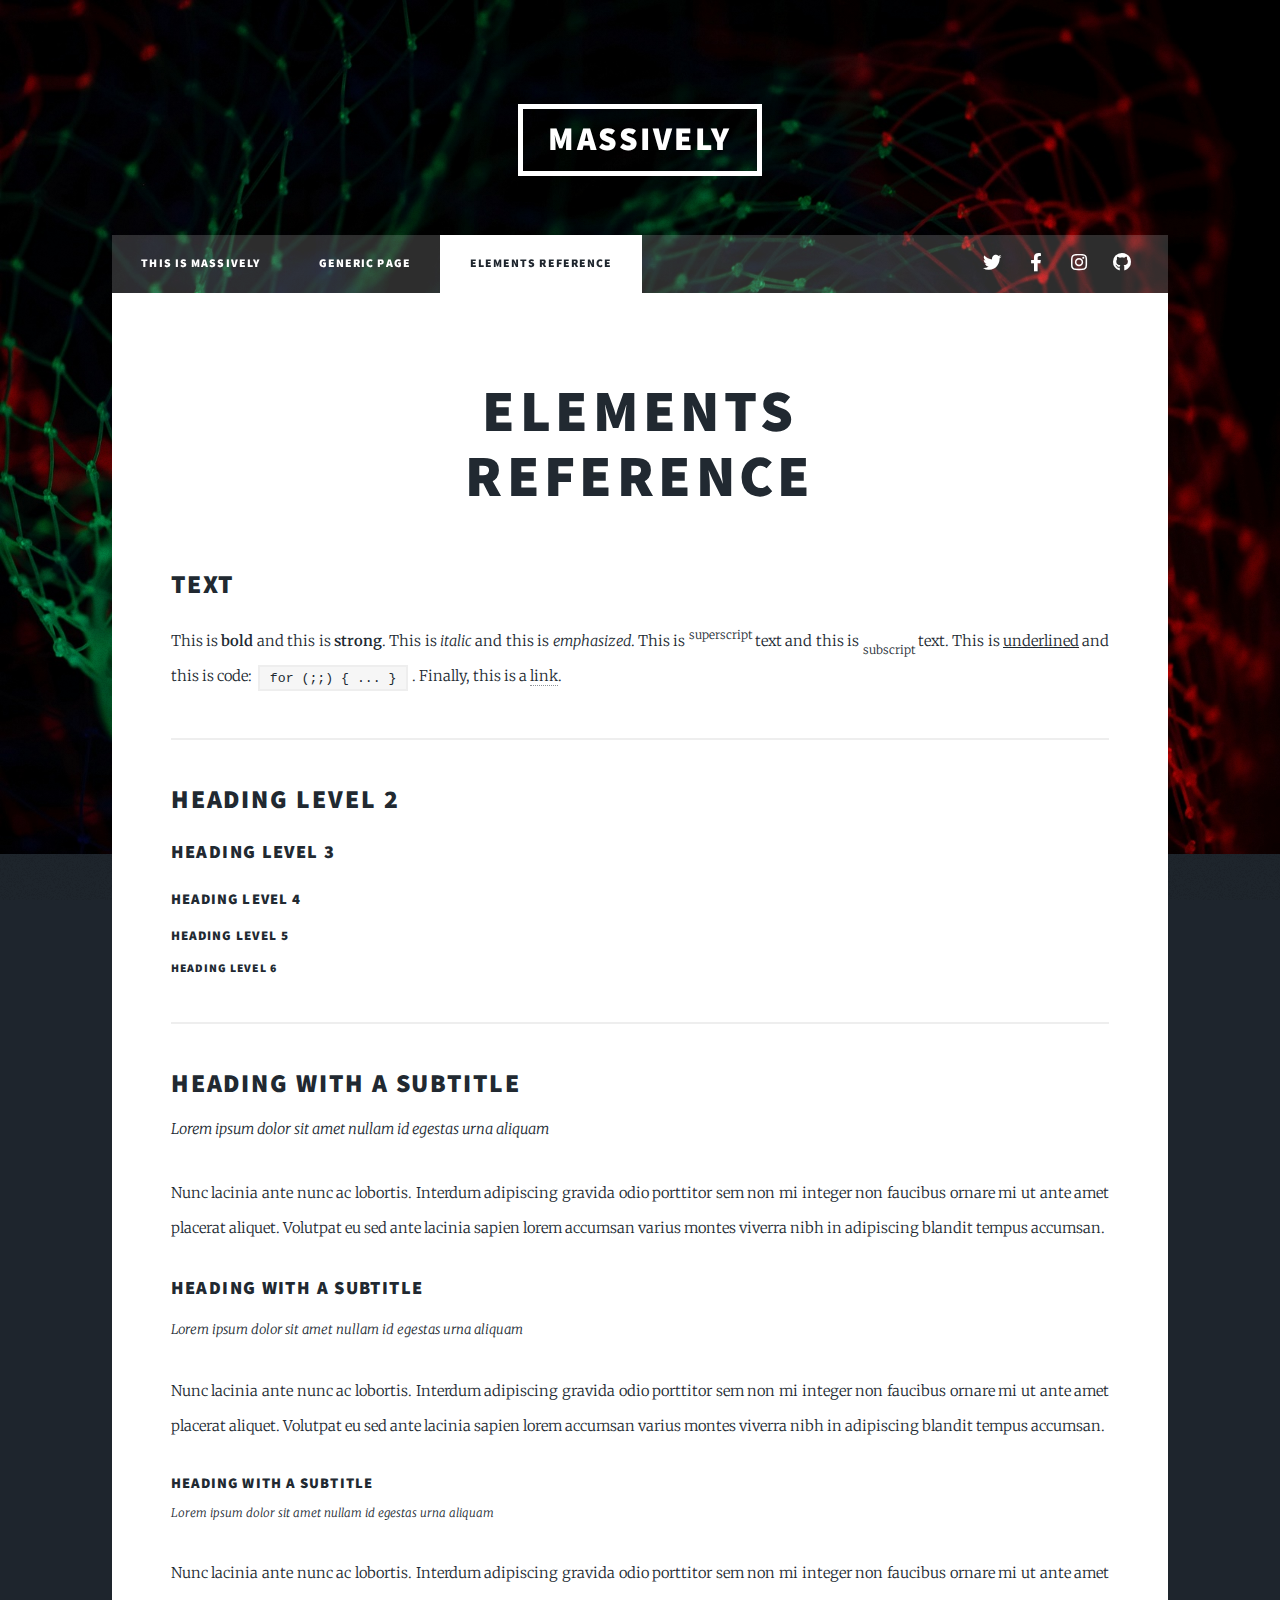
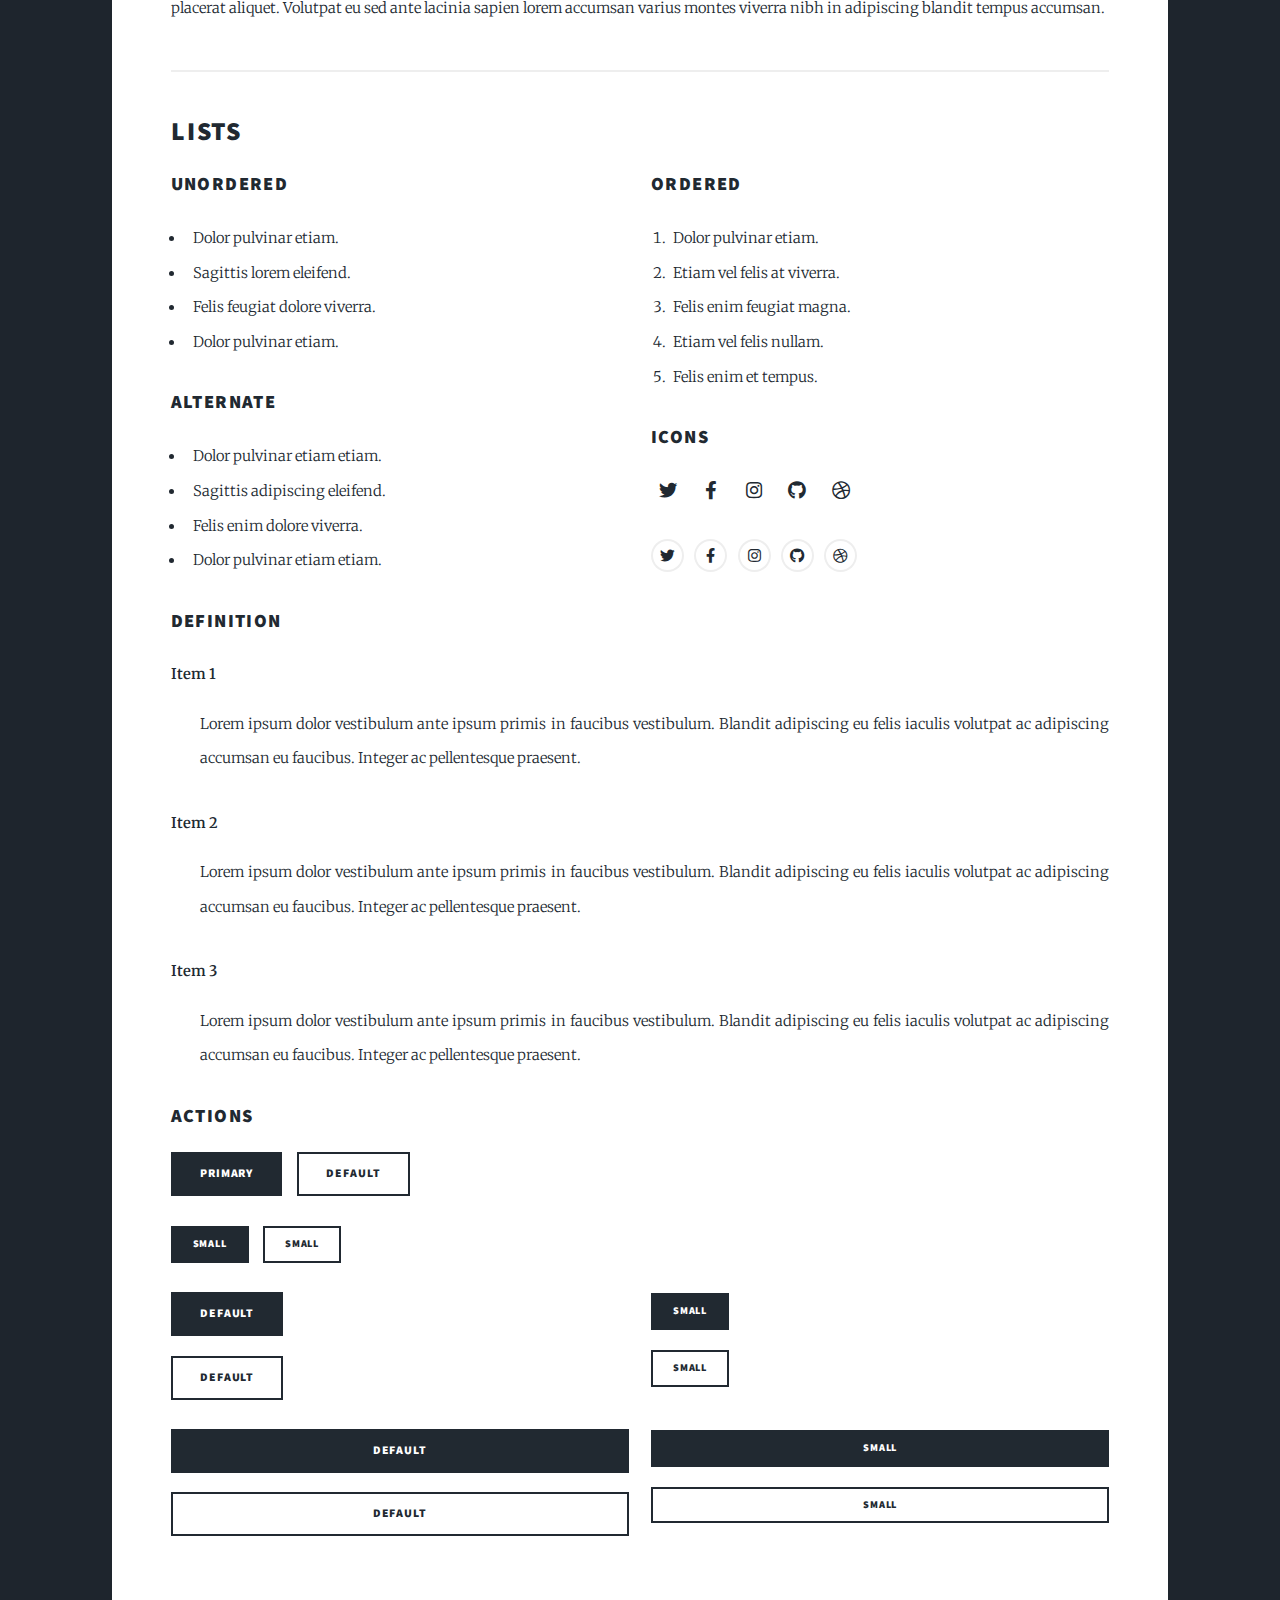
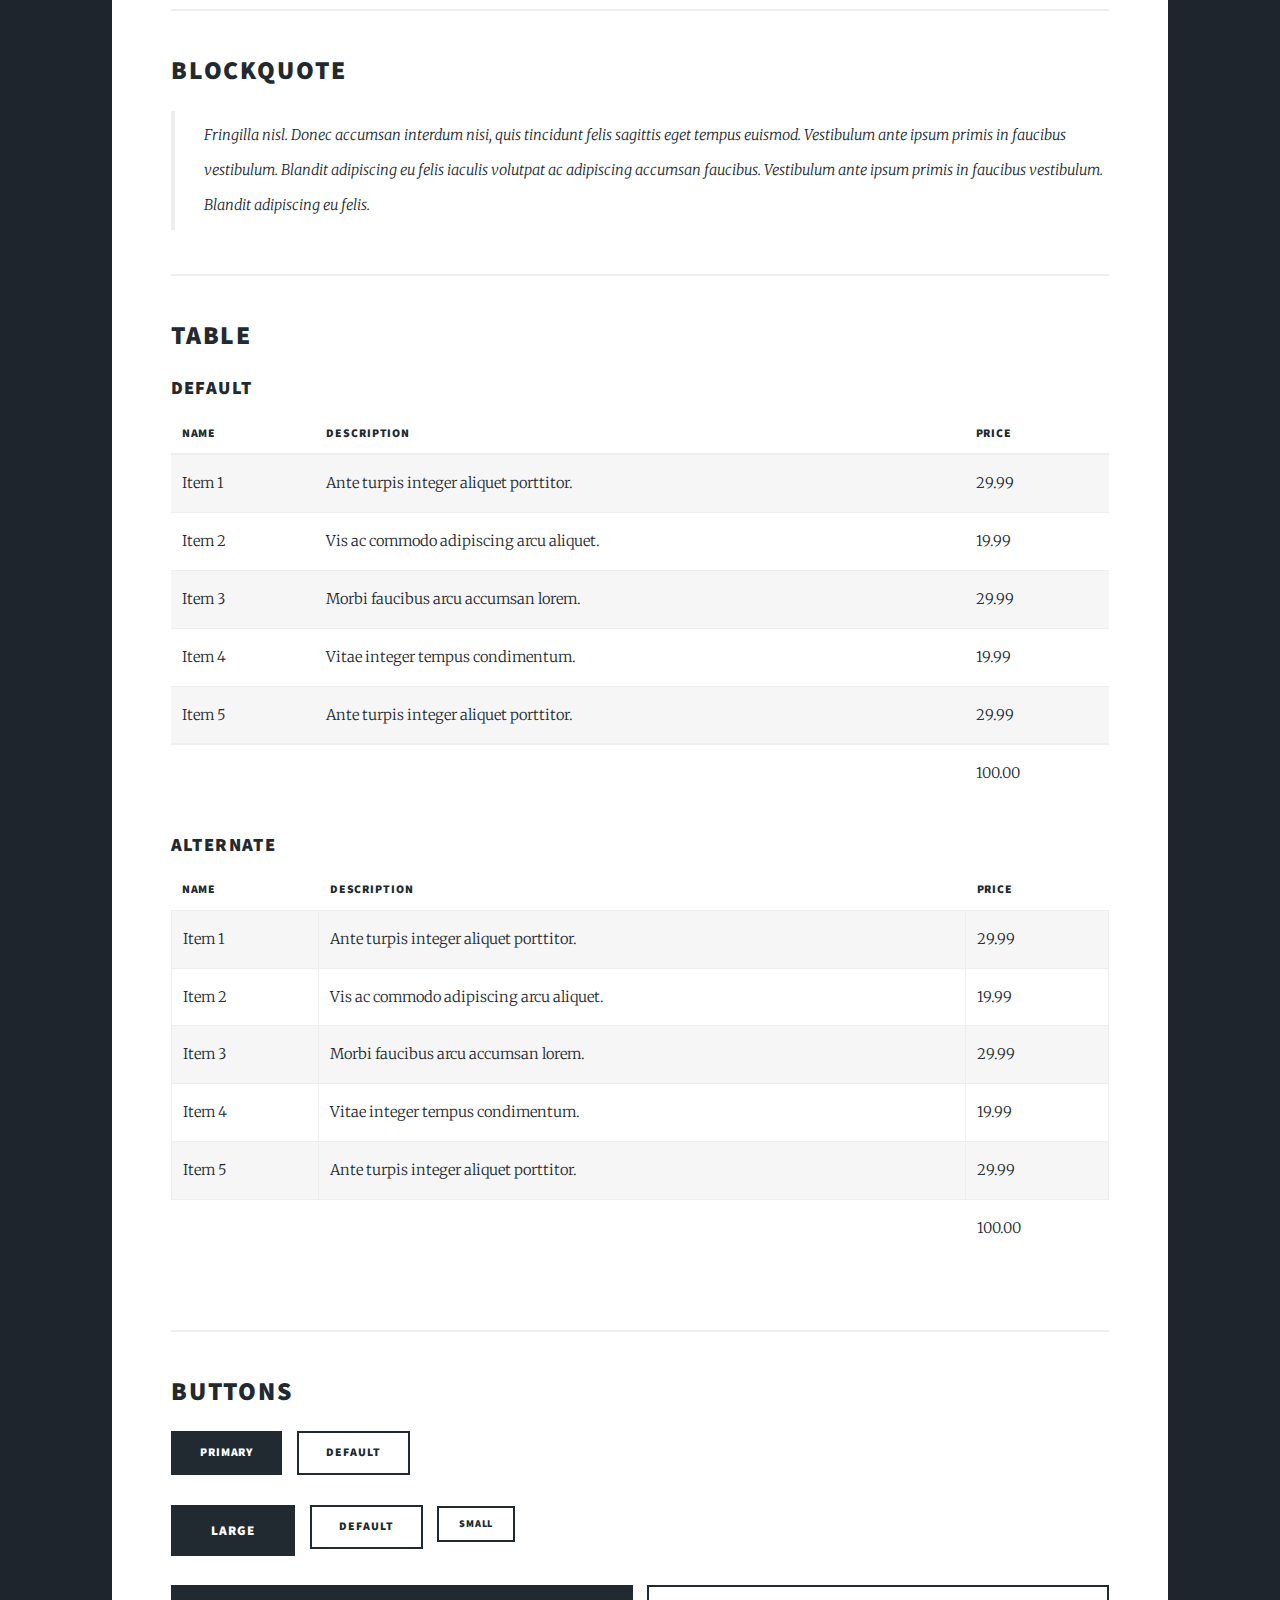
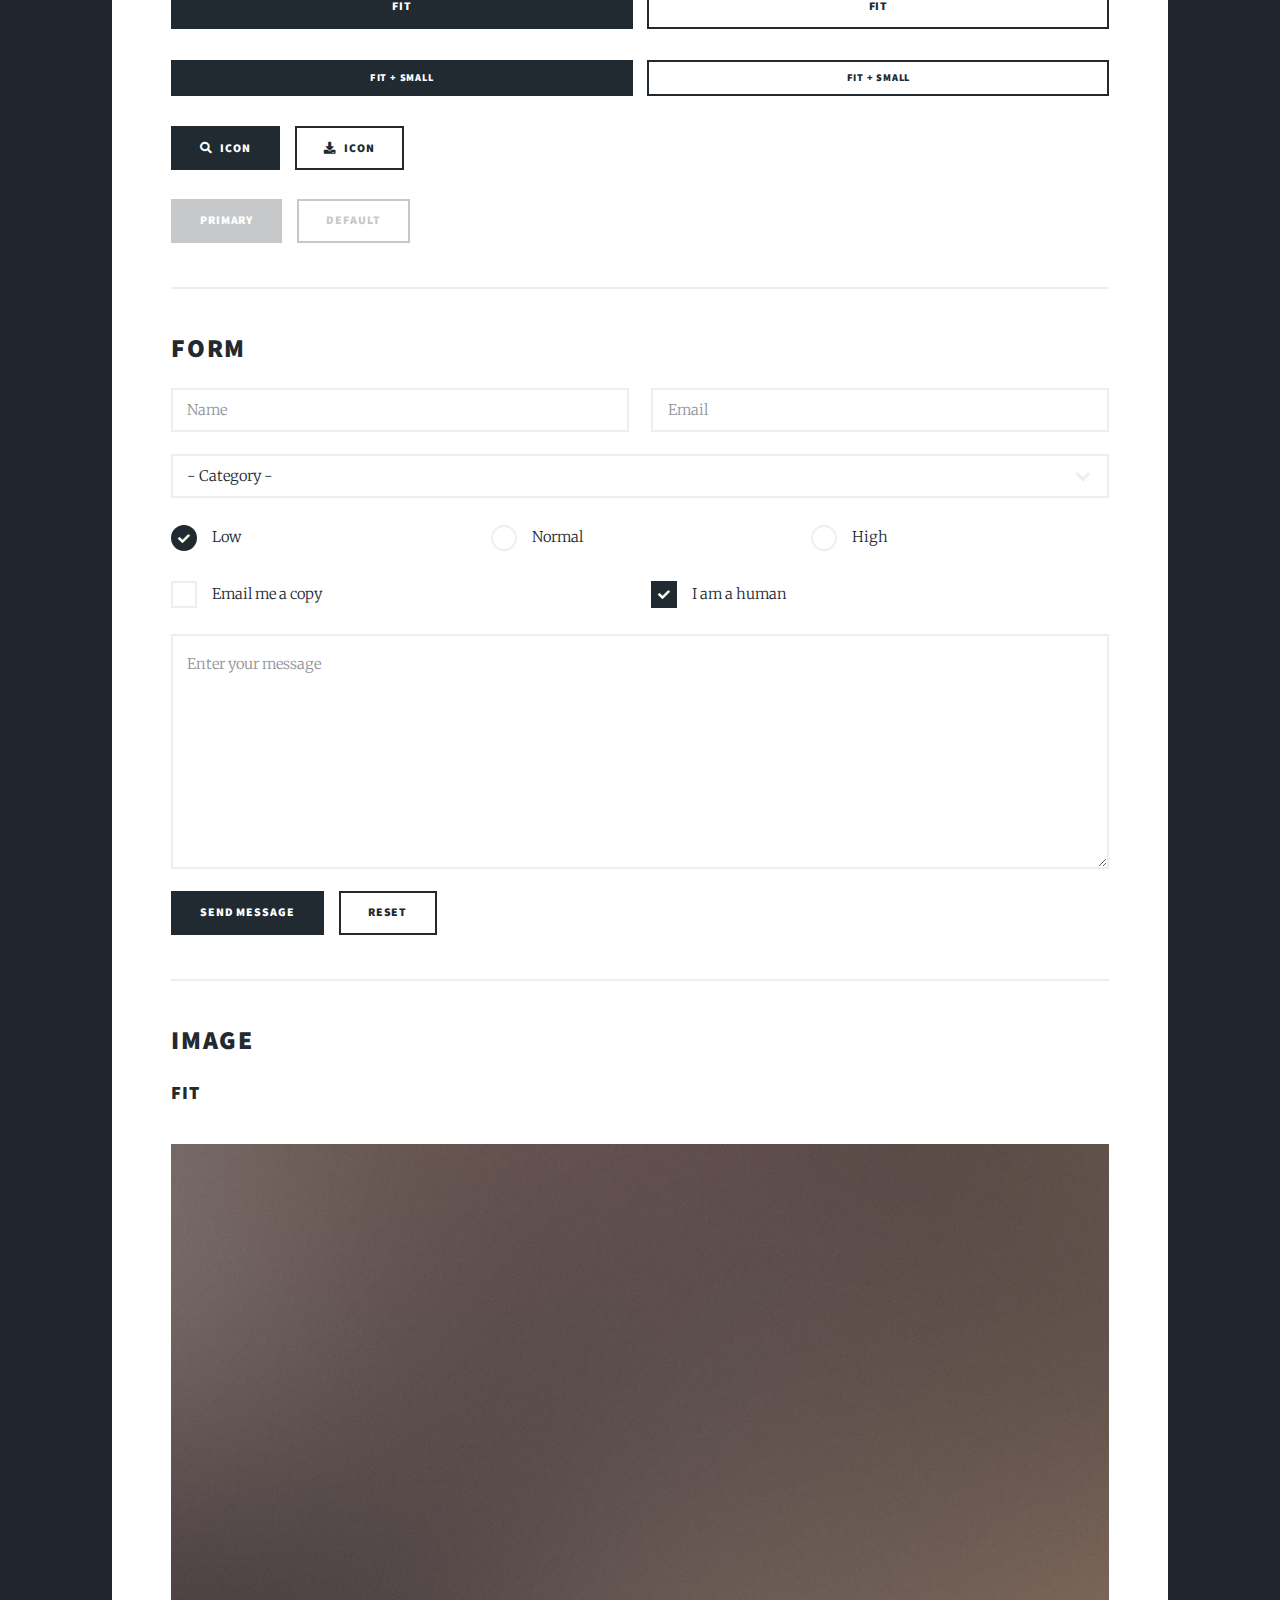
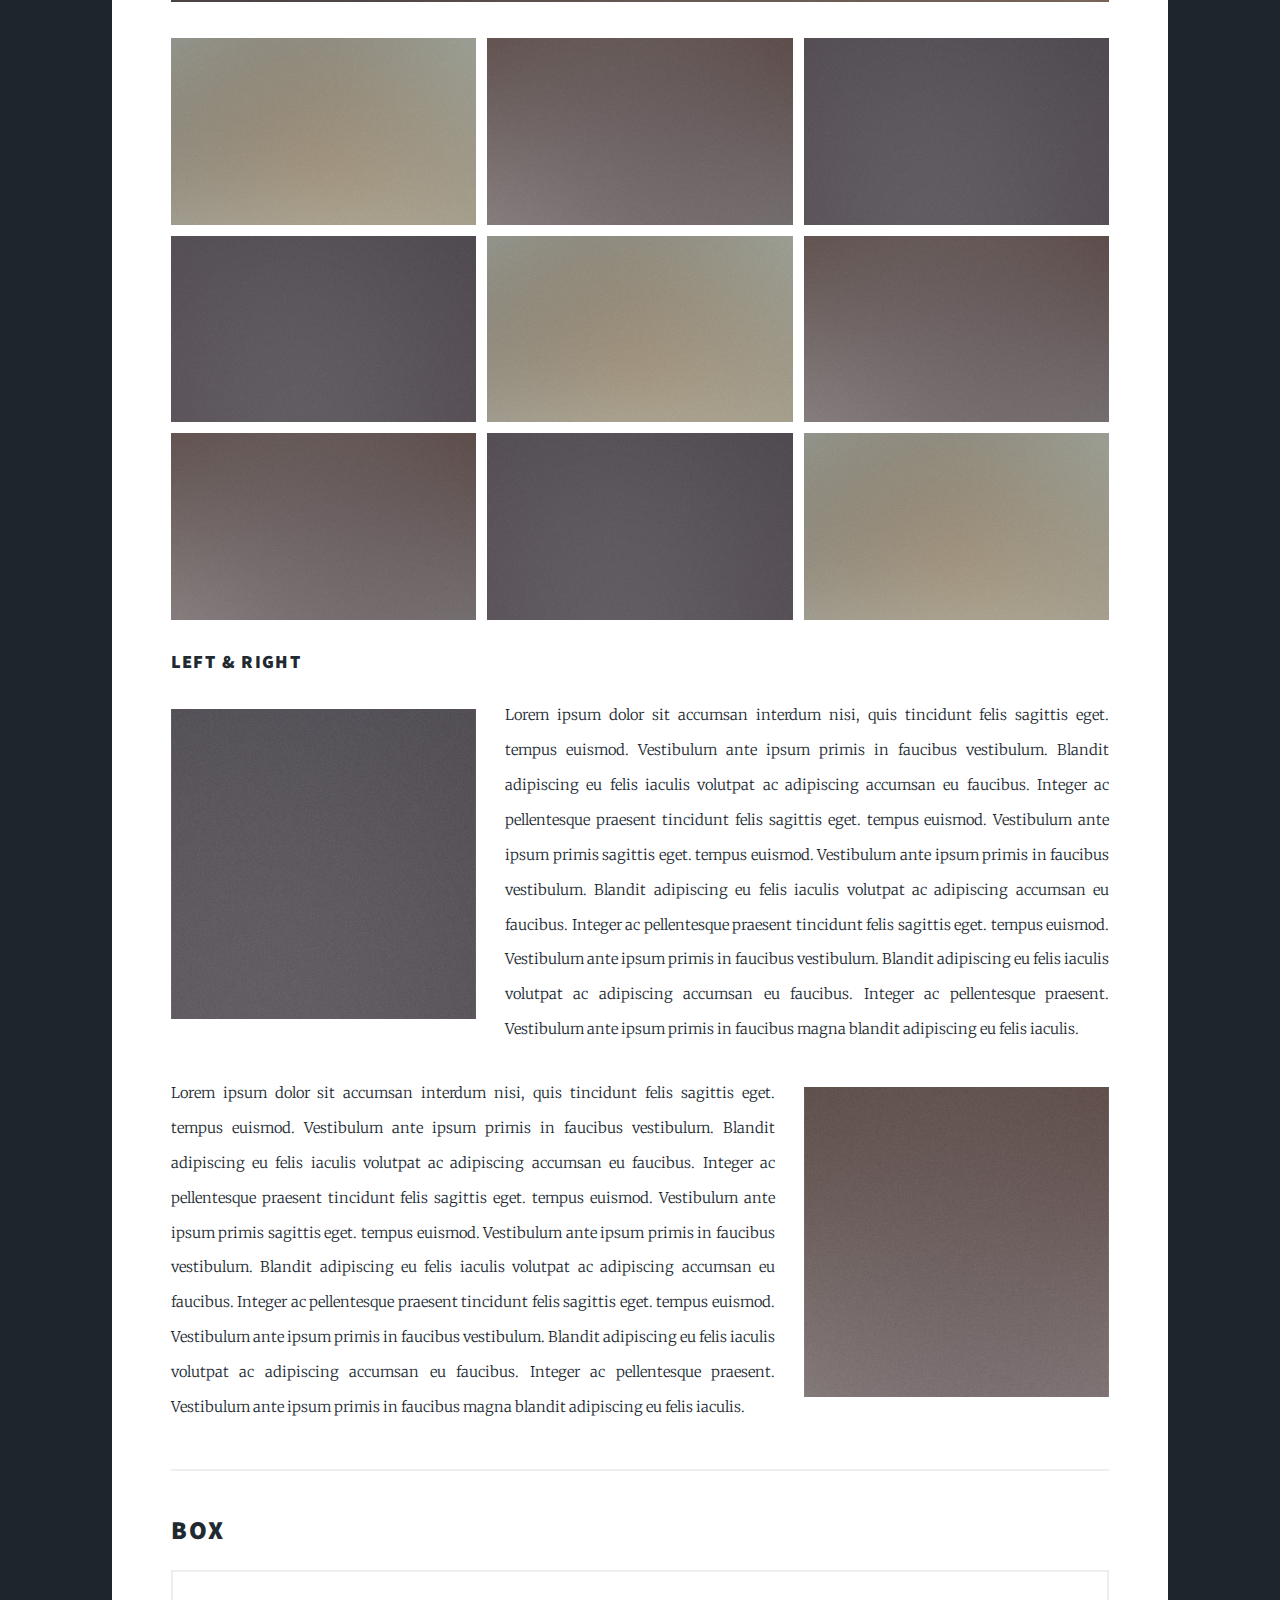
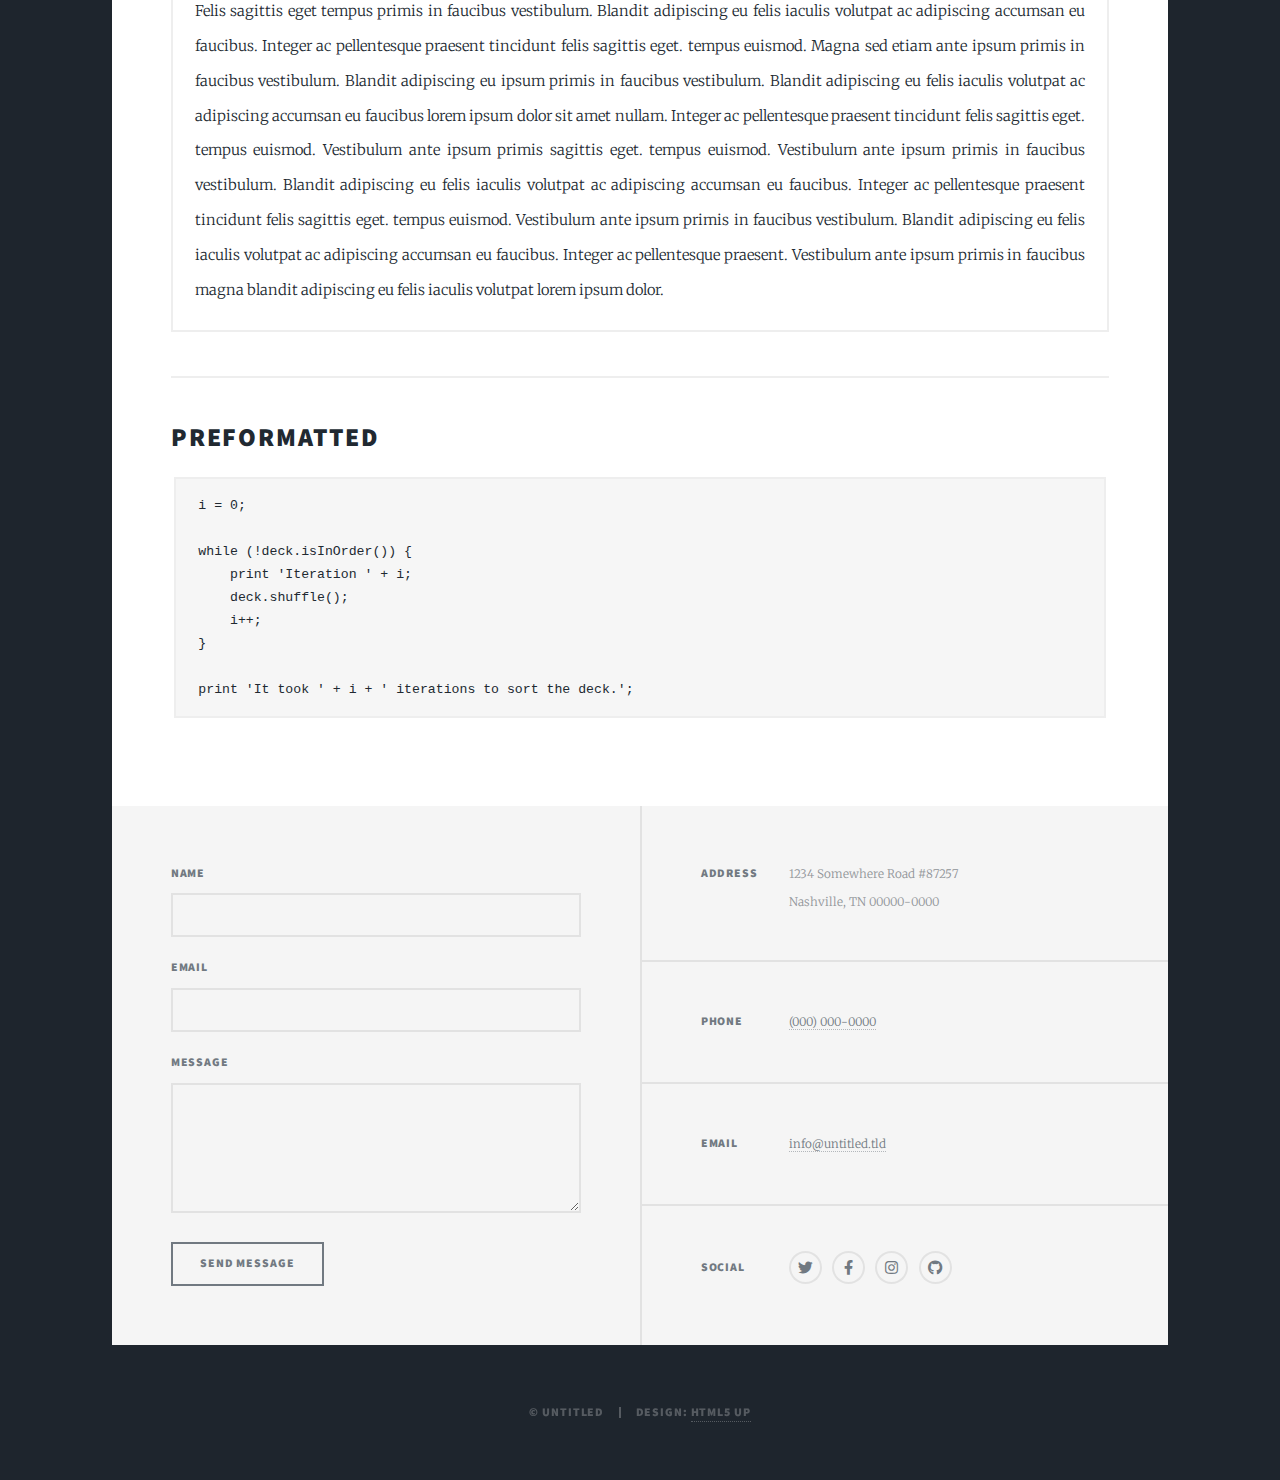
==== elements.html @ acc0bcb3 "first commit" ====
<!DOCTYPE HTML>
<!--
	Massively by HTML5 UP
	html5up.net | @ajlkn
	Free for personal and commercial use under the CCA 3.0 license (html5up.net/license)
-->
<html>
	<head>
		<title>Elements Reference - Massively by HTML5 UP</title>
		<meta charset="utf-8" />
		<meta name="viewport" content="width=device-width, initial-scale=1, user-scalable=no" />
		<link rel="stylesheet" href="assets/css/main.css" />
		<noscript><link rel="stylesheet" href="assets/css/noscript.css" /></noscript>
	</head>
	<body class="is-preload">

		<!-- Wrapper -->
			<div id="wrapper">

				<!-- Header -->
					<header id="header">
						<a href="index.html" class="logo">Massively</a>
					</header>

				<!-- Nav -->
					<nav id="nav">
						<ul class="links">
							<li><a href="index.html">This is Massively</a></li>
							<li><a href="generic.html">Generic Page</a></li>
							<li class="active"><a href="elements.html">Elements Reference</a></li>
						</ul>
						<ul class="icons">
							<li><a href="#" class="icon brands fa-twitter"><span class="label">Twitter</span></a></li>
							<li><a href="#" class="icon brands fa-facebook-f"><span class="label">Facebook</span></a></li>
							<li><a href="#" class="icon brands fa-instagram"><span class="label">Instagram</span></a></li>
							<li><a href="#" class="icon brands fa-github"><span class="label">GitHub</span></a></li>
						</ul>
					</nav>

				<!-- Main -->
					<div id="main">

						<!-- Post -->
							<section class="post">
								<header class="major">
									<h1>Elements<br />
									Reference</h1>
								</header>

								<!-- Text stuff -->
									<h2>Text</h2>
									<p>This is <b>bold</b> and this is <strong>strong</strong>. This is <i>italic</i> and this is <em>emphasized</em>.
									This is <sup>superscript</sup> text and this is <sub>subscript</sub> text.
									This is <u>underlined</u> and this is code: <code>for (;;) { ... }</code>.
									Finally, this is a <a href="#">link</a>.</p>
									<hr />
									<h2>Heading Level 2</h2>
									<h3>Heading Level 3</h3>
									<h4>Heading Level 4</h4>
									<h5>Heading Level 5</h5>
									<h6>Heading Level 6</h6>
									<hr />
									<header>
										<h2>Heading with a Subtitle</h2>
										<p>Lorem ipsum dolor sit amet nullam id egestas urna aliquam</p>
									</header>
									<p>Nunc lacinia ante nunc ac lobortis. Interdum adipiscing gravida odio porttitor sem non mi integer non faucibus ornare mi ut ante amet placerat aliquet. Volutpat eu sed ante lacinia sapien lorem accumsan varius montes viverra nibh in adipiscing blandit tempus accumsan.</p>
									<header>
										<h3>Heading with a Subtitle</h3>
										<p>Lorem ipsum dolor sit amet nullam id egestas urna aliquam</p>
									</header>
									<p>Nunc lacinia ante nunc ac lobortis. Interdum adipiscing gravida odio porttitor sem non mi integer non faucibus ornare mi ut ante amet placerat aliquet. Volutpat eu sed ante lacinia sapien lorem accumsan varius montes viverra nibh in adipiscing blandit tempus accumsan.</p>
									<header>
										<h4>Heading with a Subtitle</h4>
										<p>Lorem ipsum dolor sit amet nullam id egestas urna aliquam</p>
									</header>
									<p>Nunc lacinia ante nunc ac lobortis. Interdum adipiscing gravida odio porttitor sem non mi integer non faucibus ornare mi ut ante amet placerat aliquet. Volutpat eu sed ante lacinia sapien lorem accumsan varius montes viverra nibh in adipiscing blandit tempus accumsan.</p>

									<hr />

								<!-- Lists -->
									<h2>Lists</h2>
									<div class="row">
										<div class="col-6 col-12-small">

											<h3>Unordered</h3>
											<ul>
												<li>Dolor pulvinar etiam.</li>
												<li>Sagittis lorem eleifend.</li>
												<li>Felis feugiat dolore viverra.</li>
												<li>Dolor pulvinar etiam.</li>
											</ul>

											<h3>Alternate</h3>
											<ul class="alt">
												<li>Dolor pulvinar etiam etiam.</li>
												<li>Sagittis adipiscing eleifend.</li>
												<li>Felis enim dolore viverra.</li>
												<li>Dolor pulvinar etiam etiam.</li>
											</ul>

										</div>
										<div class="col-6 col-12-small">

											<h3>Ordered</h3>
											<ol>
												<li>Dolor pulvinar etiam.</li>
												<li>Etiam vel felis at viverra.</li>
												<li>Felis enim feugiat magna.</li>
												<li>Etiam vel felis nullam.</li>
												<li>Felis enim et tempus.</li>
											</ol>

											<h3>Icons</h3>
											<ul class="icons">
												<li><a href="#" class="icon brands fa-twitter"><span class="label">Twitter</span></a></li>
												<li><a href="#" class="icon brands fa-facebook-f"><span class="label">Facebook</span></a></li>
												<li><a href="#" class="icon brands fa-instagram"><span class="label">Instagram</span></a></li>
												<li><a href="#" class="icon brands fa-github"><span class="label">Github</span></a></li>
												<li><a href="#" class="icon brands fa-dribbble"><span class="label">Dribbble</span></a></li>
											</ul>
											<ul class="icons alt">
												<li><a href="#" class="icon brands alt fa-twitter"><span class="label">Twitter</span></a></li>
												<li><a href="#" class="icon brands alt fa-facebook-f"><span class="label">Facebook</span></a></li>
												<li><a href="#" class="icon brands alt fa-instagram"><span class="label">Instagram</span></a></li>
												<li><a href="#" class="icon brands alt fa-github"><span class="label">Github</span></a></li>
												<li><a href="#" class="icon brands alt fa-dribbble"><span class="label">Dribbble</span></a></li>
											</ul>

										</div>
									</div>
									<h3>Definition</h3>
									<dl>
										<dt>Item 1</dt>
										<dd>
											<p>Lorem ipsum dolor vestibulum ante ipsum primis in faucibus vestibulum. Blandit adipiscing eu felis iaculis volutpat ac adipiscing accumsan eu faucibus. Integer ac pellentesque praesent.</p>
										</dd>
										<dt>Item 2</dt>
										<dd>
											<p>Lorem ipsum dolor vestibulum ante ipsum primis in faucibus vestibulum. Blandit adipiscing eu felis iaculis volutpat ac adipiscing accumsan eu faucibus. Integer ac pellentesque praesent.</p>
										</dd>
										<dt>Item 3</dt>
										<dd>
											<p>Lorem ipsum dolor vestibulum ante ipsum primis in faucibus vestibulum. Blandit adipiscing eu felis iaculis volutpat ac adipiscing accumsan eu faucibus. Integer ac pellentesque praesent.</p>
										</dd>
									</dl>

									<h3>Actions</h3>
									<ul class="actions">
										<li><a href="#" class="button primary">Primary</a></li>
										<li><a href="#" class="button">Default</a></li>
									</ul>
									<ul class="actions small">
										<li><a href="#" class="button primary small">Small</a></li>
										<li><a href="#" class="button small">Small</a></li>
									</ul>
									<div class="row">
										<div class="col-6 col-12-small">
											<ul class="actions stacked">
												<li><a href="#" class="button primary">Default</a></li>
												<li><a href="#" class="button">Default</a></li>
											</ul>
										</div>
										<div class="col-6 col-12-small">
											<ul class="actions stacked">
												<li><a href="#" class="button primary small">Small</a></li>
												<li><a href="#" class="button small">Small</a></li>
											</ul>
										</div>
									</div>
									<div class="row">
										<div class="col-6 col-12-small">
											<ul class="actions stacked">
												<li><a href="#" class="button primary fit">Default</a></li>
												<li><a href="#" class="button fit">Default</a></li>
											</ul>
										</div>
										<div class="col-6 col-12-small">
											<ul class="actions stacked">
												<li><a href="#" class="button primary small fit">Small</a></li>
												<li><a href="#" class="button small fit">Small</a></li>
											</ul>
										</div>
									</div>

									<hr />

								<!-- Blockquote -->
									<h2>Blockquote</h2>
									<blockquote>Fringilla nisl. Donec accumsan interdum nisi, quis tincidunt felis sagittis eget tempus euismod. Vestibulum ante ipsum primis in faucibus vestibulum. Blandit adipiscing eu felis iaculis volutpat ac adipiscing accumsan faucibus. Vestibulum ante ipsum primis in faucibus vestibulum. Blandit adipiscing eu felis.</blockquote>

									<hr />

								<!-- Table -->
									<h2>Table</h2>

									<h3>Default</h3>
									<div class="table-wrapper">
										<table>
											<thead>
												<tr>
													<th>Name</th>
													<th>Description</th>
													<th>Price</th>
												</tr>
											</thead>
											<tbody>
												<tr>
													<td>Item 1</td>
													<td>Ante turpis integer aliquet porttitor.</td>
													<td>29.99</td>
												</tr>
												<tr>
													<td>Item 2</td>
													<td>Vis ac commodo adipiscing arcu aliquet.</td>
													<td>19.99</td>
												</tr>
												<tr>
													<td>Item 3</td>
													<td> Morbi faucibus arcu accumsan lorem.</td>
													<td>29.99</td>
												</tr>
												<tr>
													<td>Item 4</td>
													<td>Vitae integer tempus condimentum.</td>
													<td>19.99</td>
												</tr>
												<tr>
													<td>Item 5</td>
													<td>Ante turpis integer aliquet porttitor.</td>
													<td>29.99</td>
												</tr>
											</tbody>
											<tfoot>
												<tr>
													<td colspan="2"></td>
													<td>100.00</td>
												</tr>
											</tfoot>
										</table>
									</div>

									<h3>Alternate</h3>
									<div class="table-wrapper">
										<table class="alt">
											<thead>
												<tr>
													<th>Name</th>
													<th>Description</th>
													<th>Price</th>
												</tr>
											</thead>
											<tbody>
												<tr>
													<td>Item 1</td>
													<td>Ante turpis integer aliquet porttitor.</td>
													<td>29.99</td>
												</tr>
												<tr>
													<td>Item 2</td>
													<td>Vis ac commodo adipiscing arcu aliquet.</td>
													<td>19.99</td>
												</tr>
												<tr>
													<td>Item 3</td>
													<td> Morbi faucibus arcu accumsan lorem.</td>
													<td>29.99</td>
												</tr>
												<tr>
													<td>Item 4</td>
													<td>Vitae integer tempus condimentum.</td>
													<td>19.99</td>
												</tr>
												<tr>
													<td>Item 5</td>
													<td>Ante turpis integer aliquet porttitor.</td>
													<td>29.99</td>
												</tr>
											</tbody>
											<tfoot>
												<tr>
													<td colspan="2"></td>
													<td>100.00</td>
												</tr>
											</tfoot>
										</table>
									</div>

									<hr />

								<!-- Buttons -->
									<h2>Buttons</h2>
									<ul class="actions">
										<li><a href="#" class="button primary">Primary</a></li>
										<li><a href="#" class="button">Default</a></li>
									</ul>
									<ul class="actions">
										<li><a href="#" class="button primary large">Large</a></li>
										<li><a href="#" class="button">Default</a></li>
										<li><a href="#" class="button small">Small</a></li>
									</ul>
									<ul class="actions fit">
										<li><a href="#" class="button primary fit">Fit</a></li>
										<li><a href="#" class="button fit">Fit</a></li>
									</ul>
									<ul class="actions fit small">
										<li><a href="#" class="button primary fit small">Fit + Small</a></li>
										<li><a href="#" class="button fit small">Fit + Small</a></li>
									</ul>
									<ul class="actions">
										<li><a href="#" class="button primary icon solid fa-search">Icon</a></li>
										<li><a href="#" class="button icon solid fa-download">Icon</a></li>
									</ul>
									<ul class="actions">
										<li><span class="button primary disabled">Primary</span></li>
										<li><span class="button disabled">Default</span></li>
									</ul>

									<hr />

								<!-- Form -->
									<h2>Form</h2>

									<form method="post" action="#">
										<div class="row gtr-uniform">
											<div class="col-6 col-12-xsmall">
												<input type="text" name="demo-name" id="demo-name" value="" placeholder="Name" />
											</div>
											<div class="col-6 col-12-xsmall">
												<input type="email" name="demo-email" id="demo-email" value="" placeholder="Email" />
											</div>
											<!-- Break -->
											<div class="col-12">
												<select name="demo-category" id="demo-category">
													<option value="">- Category -</option>
													<option value="1">Manufacturing</option>
													<option value="1">Shipping</option>
													<option value="1">Administration</option>
													<option value="1">Human Resources</option>
												</select>
											</div>
											<!-- Break -->
											<div class="col-4 col-12-small">
												<input type="radio" id="demo-priority-low" name="demo-priority" checked>
												<label for="demo-priority-low">Low</label>
											</div>
											<div class="col-4 col-12-small">
												<input type="radio" id="demo-priority-normal" name="demo-priority">
												<label for="demo-priority-normal">Normal</label>
											</div>
											<div class="col-4 col-12-small">
												<input type="radio" id="demo-priority-high" name="demo-priority">
												<label for="demo-priority-high">High</label>
											</div>
											<!-- Break -->
											<div class="col-6 col-12-small">
												<input type="checkbox" id="demo-copy" name="demo-copy">
												<label for="demo-copy">Email me a copy</label>
											</div>
											<div class="col-6 col-12-small">
												<input type="checkbox" id="demo-human" name="demo-human" checked>
												<label for="demo-human">I am a human</label>
											</div>
											<!-- Break -->
											<div class="col-12">
												<textarea name="demo-message" id="demo-message" placeholder="Enter your message" rows="6"></textarea>
											</div>
											<!-- Break -->
											<div class="col-12">
												<ul class="actions">
													<li><input type="submit" value="Send Message" class="primary" /></li>
													<li><input type="reset" value="Reset" /></li>
												</ul>
											</div>
										</div>
									</form>

									<hr />

								<!-- Image -->
									<h2>Image</h2>

									<h3>Fit</h3>
									<span class="image fit"><img src="images/pic01.jpg" alt="" /></span>
									<div class="box alt">
										<div class="row gtr-50 gtr-uniform">
											<div class="col-4"><span class="image fit"><img src="images/pic02.jpg" alt="" /></span></div>
											<div class="col-4"><span class="image fit"><img src="images/pic03.jpg" alt="" /></span></div>
											<div class="col-4"><span class="image fit"><img src="images/pic04.jpg" alt="" /></span></div>
											<!-- Break -->
											<div class="col-4"><span class="image fit"><img src="images/pic04.jpg" alt="" /></span></div>
											<div class="col-4"><span class="image fit"><img src="images/pic02.jpg" alt="" /></span></div>
											<div class="col-4"><span class="image fit"><img src="images/pic03.jpg" alt="" /></span></div>
											<!-- Break -->
											<div class="col-4"><span class="image fit"><img src="images/pic03.jpg" alt="" /></span></div>
											<div class="col-4"><span class="image fit"><img src="images/pic04.jpg" alt="" /></span></div>
											<div class="col-4"><span class="image fit"><img src="images/pic02.jpg" alt="" /></span></div>
										</div>
									</div>

									<h3>Left &amp; Right</h3>
									<p><span class="image left"><img src="images/pic08.jpg" alt="" /></span>Lorem ipsum dolor sit accumsan interdum nisi, quis tincidunt felis sagittis eget. tempus euismod. Vestibulum ante ipsum primis in faucibus vestibulum. Blandit adipiscing eu felis iaculis volutpat ac adipiscing accumsan eu faucibus. Integer ac pellentesque praesent tincidunt felis sagittis eget. tempus euismod. Vestibulum ante ipsum primis sagittis eget. tempus euismod. Vestibulum ante ipsum primis in faucibus vestibulum. Blandit adipiscing eu felis iaculis volutpat ac adipiscing accumsan eu faucibus. Integer ac pellentesque praesent tincidunt felis sagittis eget. tempus euismod. Vestibulum ante ipsum primis in faucibus vestibulum. Blandit adipiscing eu felis iaculis volutpat ac adipiscing accumsan eu faucibus. Integer ac pellentesque praesent. Vestibulum ante ipsum primis in faucibus magna blandit adipiscing eu felis iaculis.</p>
									<p><span class="image right"><img src="images/pic09.jpg" alt="" /></span>Lorem ipsum dolor sit accumsan interdum nisi, quis tincidunt felis sagittis eget. tempus euismod. Vestibulum ante ipsum primis in faucibus vestibulum. Blandit adipiscing eu felis iaculis volutpat ac adipiscing accumsan eu faucibus. Integer ac pellentesque praesent tincidunt felis sagittis eget. tempus euismod. Vestibulum ante ipsum primis sagittis eget. tempus euismod. Vestibulum ante ipsum primis in faucibus vestibulum. Blandit adipiscing eu felis iaculis volutpat ac adipiscing accumsan eu faucibus. Integer ac pellentesque praesent tincidunt felis sagittis eget. tempus euismod. Vestibulum ante ipsum primis in faucibus vestibulum. Blandit adipiscing eu felis iaculis volutpat ac adipiscing accumsan eu faucibus. Integer ac pellentesque praesent. Vestibulum ante ipsum primis in faucibus magna blandit adipiscing eu felis iaculis.</p>

									<hr />

								<!-- Box -->
									<h2>Box</h2>
									<div class="box">
										<p>Felis sagittis eget tempus primis in faucibus vestibulum. Blandit adipiscing eu felis iaculis volutpat ac adipiscing accumsan eu faucibus. Integer ac pellentesque praesent tincidunt felis sagittis eget. tempus euismod. Magna sed etiam ante ipsum primis in faucibus vestibulum. Blandit adipiscing eu ipsum primis in faucibus vestibulum. Blandit adipiscing eu felis iaculis volutpat ac adipiscing accumsan eu faucibus lorem ipsum dolor sit amet nullam. Integer ac pellentesque praesent tincidunt felis sagittis eget. tempus euismod. Vestibulum ante ipsum primis sagittis eget. tempus euismod. Vestibulum ante ipsum primis in faucibus vestibulum. Blandit adipiscing eu felis iaculis volutpat ac adipiscing accumsan eu faucibus. Integer ac pellentesque praesent tincidunt felis sagittis eget. tempus euismod. Vestibulum ante ipsum primis in faucibus vestibulum. Blandit adipiscing eu felis iaculis volutpat ac adipiscing accumsan eu faucibus. Integer ac pellentesque praesent. Vestibulum ante ipsum primis in faucibus magna blandit adipiscing eu felis iaculis volutpat lorem ipsum dolor.</p>
									</div>

									<hr />

								<!-- Preformatted Code -->
									<h2>Preformatted</h2>
									<pre><code>i = 0;

while (!deck.isInOrder()) {
    print 'Iteration ' + i;
    deck.shuffle();
    i++;
}

print 'It took ' + i + ' iterations to sort the deck.';
</code></pre>

							</section>

					</div>

				<!-- Footer -->
					<footer id="footer">
						<section>
							<form method="post" action="#">
								<div class="fields">
									<div class="field">
										<label for="name">Name</label>
										<input type="text" name="name" id="name" />
									</div>
									<div class="field">
										<label for="email">Email</label>
										<input type="text" name="email" id="email" />
									</div>
									<div class="field">
										<label for="message">Message</label>
										<textarea name="message" id="message" rows="3"></textarea>
									</div>
								</div>
								<ul class="actions">
									<li><input type="submit" value="Send Message" /></li>
								</ul>
							</form>
						</section>
						<section class="split contact">
							<section class="alt">
								<h3>Address</h3>
								<p>1234 Somewhere Road #87257<br />
								Nashville, TN 00000-0000</p>
							</section>
							<section>
								<h3>Phone</h3>
								<p><a href="#">(000) 000-0000</a></p>
							</section>
							<section>
								<h3>Email</h3>
								<p><a href="#">info@untitled.tld</a></p>
							</section>
							<section>
								<h3>Social</h3>
								<ul class="icons alt">
									<li><a href="#" class="icon brands alt fa-twitter"><span class="label">Twitter</span></a></li>
									<li><a href="#" class="icon brands alt fa-facebook-f"><span class="label">Facebook</span></a></li>
									<li><a href="#" class="icon brands alt fa-instagram"><span class="label">Instagram</span></a></li>
									<li><a href="#" class="icon brands alt fa-github"><span class="label">GitHub</span></a></li>
								</ul>
							</section>
						</section>
					</footer>

				<!-- Copyright -->
					<div id="copyright">
						<ul><li>&copy; Untitled</li><li>Design: <a href="https://html5up.net">HTML5 UP</a></li></ul>
					</div>

			</div>

		<!-- Scripts -->
			<script src="assets/js/jquery.min.js"></script>
			<script src="assets/js/jquery.scrollex.min.js"></script>
			<script src="assets/js/jquery.scrolly.min.js"></script>
			<script src="assets/js/browser.min.js"></script>
			<script src="assets/js/breakpoints.min.js"></script>
			<script src="assets/js/util.js"></script>
			<script src="assets/js/main.js"></script>

	</body>
</html>
---- assets/css/main.css ----
@import url(fontawesome-all.min.css);
@import url("https://fonts.googleapis.com/css?family=Merriweather:300,700,300italic,700italic|Source+Sans+Pro:900");

/*
	Massively by HTML5 UP
	html5up.net | @ajlkn
	Free for personal and commercial use under the CCA 3.0 license (html5up.net/license)
*/

html, body, div, span, applet, object,
iframe, h1, h2, h3, h4, h5, h6, p, blockquote,
pre, a, abbr, acronym, address, big, cite,
code, del, dfn, em, img, ins, kbd, q, s, samp,
small, strike, strong, sub, sup, tt, var, b,
u, i, center, dl, dt, dd, ol, ul, li, fieldset,
form, label, legend, table, caption, tbody,
tfoot, thead, tr, th, td, article, aside,
canvas, details, embed, figure, figcaption,
footer, header, hgroup, menu, nav, output, ruby,
section, summary, time, mark, audio, video {
	margin: 0;
	padding: 0;
	border: 0;
	font-size: 100%;
	font: inherit;
	vertical-align: baseline;}

article, aside, details, figcaption, figure,
footer, header, hgroup, menu, nav, section {
	display: block;}

body {
	line-height: 1;
}

ol, ul {
	list-style: none;
}

blockquote, q {
	quotes: none;
}

	blockquote:before, blockquote:after, q:before, q:after {
		content: '';
		content: none;
	}

table {
	border-collapse: collapse;
	border-spacing: 0;
}

body {
	-webkit-text-size-adjust: none;
}

mark {
	background-color: transparent;
	color: inherit;
}

input::-moz-focus-inner {
	border: 0;
	padding: 0;
}

input, select, textarea {
	-moz-appearance: none;
	-webkit-appearance: none;
	-ms-appearance: none;
	appearance: none;
}

/* Basic */

	@-ms-viewport {
		width: device-width;
	}

	body {
		-ms-overflow-style: scrollbar;
	}

	@media screen and (max-width: 480px) {

		html, body {
			min-width: 320px;
		}

	}

	html {
		box-sizing: border-box;
	}

	*, *:before, *:after {
		box-sizing: inherit;
	}

	body {
		background-color: #1e252d;
	}

		body.is-preload *, body.is-preload *:before, body.is-preload *:after {
			-moz-animation: none !important;
			-webkit-animation: none !important;
			-ms-animation: none !important;
			animation: none !important;
			-moz-transition: none !important;
			-webkit-transition: none !important;
			-ms-transition: none !important;
			transition: none !important;
		}

/* Type */

	html {
		font-size: 16pt;
	}

		@media screen and (max-width: 1680px) {

			html {
				font-size: 12pt;
			}

		}

		@media screen and (max-width: 1280px) {

			html {
				font-size: 11pt;
			}

		}

		@media screen and (max-width: 360px) {

			html {
				font-size: 10pt;
			}

		}

	body {
		color: #212931;
	}

	body, input, select, textarea {
		font-family: "Merriweather", Georgia, serif;
		font-weight: 300;
		font-size: 1rem;
		line-height: 2.375;
	}

	a {
		-moz-transition: color 0.2s ease-in-out, background-color 0.2s ease-in-out, border-color 0.2s ease-in-out, box-shadow 0.2s ease-in-out;
		-webkit-transition: color 0.2s ease-in-out, background-color 0.2s ease-in-out, border-color 0.2s ease-in-out, box-shadow 0.2s ease-in-out;
		-ms-transition: color 0.2s ease-in-out, background-color 0.2s ease-in-out, border-color 0.2s ease-in-out, box-shadow 0.2s ease-in-out;
		transition: color 0.2s ease-in-out, background-color 0.2s ease-in-out, border-color 0.2s ease-in-out, box-shadow 0.2s ease-in-out;
		border-bottom: dotted 1px;
		text-decoration: none;
	}

		a:hover {
			border-bottom-color: transparent;
		}

	strong, b {
		font-weight: 600;
	}

	em, i {
		font-style: italic;
	}

	p {
		text-align: justify;
		margin: 0 0 2rem 0;
	}

	h1, h2, h3, h4, h5, h6 {
		font-family: "Source Sans Pro", Helvetica, sans-serif;
		font-weight: 900;
		line-height: 1.5;
		letter-spacing: 0.075em;
		text-transform: uppercase;
		margin: 0 0 1rem 0;
	}

		h1 a, h2 a, h3 a, h4 a, h5 a, h6 a {
			border-bottom: 0;
			color: inherit;
			text-decoration: none;
		}

	h1 {
		font-size: 4rem;
		line-height: 1.1;
		margin: 0 0 2rem 0;
	}

	h2 {
		font-size: 1.75rem;
		line-height: 1.3;
		margin: 0 0 1.5rem 0;
	}

	h3 {
		font-size: 1.25rem;
		margin: 0 0 1.5rem 0;
	}

	h4 {
		font-size: 1rem;
	}

	h5 {
		font-size: 0.9rem;
	}

	h6 {
		font-size: 0.8rem;
	}

	sub {
		font-size: 0.8rem;
		position: relative;
		top: 0.5rem;
	}

	sup {
		font-size: 0.8rem;
		position: relative;
		top: -0.5rem;
	}

	blockquote {
		border-left: solid 4px;
		font-style: italic;
		margin: 0 0 2rem 0;
		padding: 0.5rem 0 0.5rem 2rem;
	}

	code {
		border: solid 2px;
		font-family: "Courier New", monospace;
		font-size: 0.9rem;
		margin: 0 0.25rem;
		padding: 0.25rem 0.65rem;
	}

	pre {
		-webkit-overflow-scrolling: touch;
		font-family: "Courier New", monospace;
		font-size: 0.9rem;
		margin: 0 0 2rem 0;
	}

		pre code {
			display: block;
			line-height: 1.75;
			padding: 1rem 1.5rem;
			overflow-x: auto;
		}

	hr {
		border: 0;
		border-bottom: solid 2px;
		margin: 3rem 0;
	}

		hr.major {
			margin: 5rem 0;
		}

	.align-left {
		text-align: left;
	}

	.align-center {
		text-align: center;
	}

	.align-right {
		text-align: right;
	}

	input, select, textarea {
		color: #212931;
	}

	a {
		color: #212931;
		border-bottom-color: rgba(33, 41, 49, 0.5);
	}

		a:hover {
			border-bottom-color: transparent;
			color: #18bfef !important;
		}

	strong, b {
		color: #212931;
	}

	h1, h2, h3, h4, h5, h6 {
		color: #212931;
	}

	blockquote {
		border-left-color: #eeeeee;
	}

	code {
		background: rgba(220, 220, 220, 0.25);
		border-color: #eeeeee;
	}

	hr {
		border-bottom-color: #eeeeee;
	}

/* Row */

	.row {
		display: flex;
		flex-wrap: wrap;
		box-sizing: border-box;
		align-items: stretch;
	}

		.row > * {
			box-sizing: border-box;
		}

		.row.gtr-uniform > * > :last-child {
			margin-bottom: 0;
		}

		.row.aln-left {
			justify-content: flex-start;
		}

		.row.aln-center {
			justify-content: center;
		}

		.row.aln-right {
			justify-content: flex-end;
		}

		.row.aln-top {
			align-items: flex-start;
		}

		.row.aln-middle {
			align-items: center;
		}

		.row.aln-bottom {
			align-items: flex-end;
		}

		.row > .imp {
			order: -1;
		}

		.row > .col-1 {
			width: 8.33333%;
		}

		.row > .off-1 {
			margin-left: 8.33333%;
		}

		.row > .col-2 {
			width: 16.66667%;
		}

		.row > .off-2 {
			margin-left: 16.66667%;
		}

		.row > .col-3 {
			width: 25%;
		}

		.row > .off-3 {
			margin-left: 25%;
		}

		.row > .col-4 {
			width: 33.33333%;
		}

		.row > .off-4 {
			margin-left: 33.33333%;
		}

		.row > .col-5 {
			width: 41.66667%;
		}

		.row > .off-5 {
			margin-left: 41.66667%;
		}

		.row > .col-6 {
			width: 50%;
		}

		.row > .off-6 {
			margin-left: 50%;
		}

		.row > .col-7 {
			width: 58.33333%;
		}

		.row > .off-7 {
			margin-left: 58.33333%;
		}

		.row > .col-8 {
			width: 66.66667%;
		}

		.row > .off-8 {
			margin-left: 66.66667%;
		}

		.row > .col-9 {
			width: 75%;
		}

		.row > .off-9 {
			margin-left: 75%;
		}

		.row > .col-10 {
			width: 83.33333%;
		}

		.row > .off-10 {
			margin-left: 83.33333%;
		}

		.row > .col-11 {
			width: 91.66667%;
		}

		.row > .off-11 {
			margin-left: 91.66667%;
		}

		.row > .col-12 {
			width: 100%;
		}

		.row > .off-12 {
			margin-left: 100%;
		}

		.row.gtr-0 {
			margin-top: 0;
			margin-left: 0rem;
		}

			.row.gtr-0 > * {
				padding: 0 0 0 0rem;
			}

			.row.gtr-0.gtr-uniform {
				margin-top: 0rem;
			}

				.row.gtr-0.gtr-uniform > * {
					padding-top: 0rem;
				}

		.row.gtr-25 {
			margin-top: 0;
			margin-left: -0.375rem;
		}

			.row.gtr-25 > * {
				padding: 0 0 0 0.375rem;
			}

			.row.gtr-25.gtr-uniform {
				margin-top: -0.375rem;
			}

				.row.gtr-25.gtr-uniform > * {
					padding-top: 0.375rem;
				}

		.row.gtr-50 {
			margin-top: 0;
			margin-left: -0.75rem;
		}

			.row.gtr-50 > * {
				padding: 0 0 0 0.75rem;
			}

			.row.gtr-50.gtr-uniform {
				margin-top: -0.75rem;
			}

				.row.gtr-50.gtr-uniform > * {
					padding-top: 0.75rem;
				}

		.row {
			margin-top: 0;
			margin-left: -1.5rem;
		}

			.row > * {
				padding: 0 0 0 1.5rem;
			}

			.row.gtr-uniform {
				margin-top: -1.5rem;
			}

				.row.gtr-uniform > * {
					padding-top: 1.5rem;
				}

		.row.gtr-150 {
			margin-top: 0;
			margin-left: -2.25rem;
		}

			.row.gtr-150 > * {
				padding: 0 0 0 2.25rem;
			}

			.row.gtr-150.gtr-uniform {
				margin-top: -2.25rem;
			}

				.row.gtr-150.gtr-uniform > * {
					padding-top: 2.25rem;
				}

		.row.gtr-200 {
			margin-top: 0;
			margin-left: -3rem;
		}

			.row.gtr-200 > * {
				padding: 0 0 0 3rem;
			}

			.row.gtr-200.gtr-uniform {
				margin-top: -3rem;
			}

				.row.gtr-200.gtr-uniform > * {
					padding-top: 3rem;
				}

		@media screen and (max-width: 1680px) {

			.row {
				display: flex;
				flex-wrap: wrap;
				box-sizing: border-box;
				align-items: stretch;
			}

				.row > * {
					box-sizing: border-box;
				}

				.row.gtr-uniform > * > :last-child {
					margin-bottom: 0;
				}

				.row.aln-left {
					justify-content: flex-start;
				}

				.row.aln-center {
					justify-content: center;
				}

				.row.aln-right {
					justify-content: flex-end;
				}

				.row.aln-top {
					align-items: flex-start;
				}

				.row.aln-middle {
					align-items: center;
				}

				.row.aln-bottom {
					align-items: flex-end;
				}

				.row > .imp-xlarge {
					order: -1;
				}

				.row > .col-1-xlarge {
					width: 8.33333%;
				}

				.row > .off-1-xlarge {
					margin-left: 8.33333%;
				}

				.row > .col-2-xlarge {
					width: 16.66667%;
				}

				.row > .off-2-xlarge {
					margin-left: 16.66667%;
				}

				.row > .col-3-xlarge {
					width: 25%;
				}

				.row > .off-3-xlarge {
					margin-left: 25%;
				}

				.row > .col-4-xlarge {
					width: 33.33333%;
				}

				.row > .off-4-xlarge {
					margin-left: 33.33333%;
				}

				.row > .col-5-xlarge {
					width: 41.66667%;
				}

				.row > .off-5-xlarge {
					margin-left: 41.66667%;
				}

				.row > .col-6-xlarge {
					width: 50%;
				}

				.row > .off-6-xlarge {
					margin-left: 50%;
				}

				.row > .col-7-xlarge {
					width: 58.33333%;
				}

				.row > .off-7-xlarge {
					margin-left: 58.33333%;
				}

				.row > .col-8-xlarge {
					width: 66.66667%;
				}

				.row > .off-8-xlarge {
					margin-left: 66.66667%;
				}

				.row > .col-9-xlarge {
					width: 75%;
				}

				.row > .off-9-xlarge {
					margin-left: 75%;
				}

				.row > .col-10-xlarge {
					width: 83.33333%;
				}

				.row > .off-10-xlarge {
					margin-left: 83.33333%;
				}

				.row > .col-11-xlarge {
					width: 91.66667%;
				}

				.row > .off-11-xlarge {
					margin-left: 91.66667%;
				}

				.row > .col-12-xlarge {
					width: 100%;
				}

				.row > .off-12-xlarge {
					margin-left: 100%;
				}

				.row.gtr-0 {
					margin-top: 0;
					margin-left: 0rem;
				}

					.row.gtr-0 > * {
						padding: 0 0 0 0rem;
					}

					.row.gtr-0.gtr-uniform {
						margin-top: 0rem;
					}

						.row.gtr-0.gtr-uniform > * {
							padding-top: 0rem;
						}

				.row.gtr-25 {
					margin-top: 0;
					margin-left: -0.375rem;
				}

					.row.gtr-25 > * {
						padding: 0 0 0 0.375rem;
					}

					.row.gtr-25.gtr-uniform {
						margin-top: -0.375rem;
					}

						.row.gtr-25.gtr-uniform > * {
							padding-top: 0.375rem;
						}

				.row.gtr-50 {
					margin-top: 0;
					margin-left: -0.75rem;
				}

					.row.gtr-50 > * {
						padding: 0 0 0 0.75rem;
					}

					.row.gtr-50.gtr-uniform {
						margin-top: -0.75rem;
					}

						.row.gtr-50.gtr-uniform > * {
							padding-top: 0.75rem;
						}

				.row {
					margin-top: 0;
					margin-left: -1.5rem;
				}

					.row > * {
						padding: 0 0 0 1.5rem;
					}

					.row.gtr-uniform {
						margin-top: -1.5rem;
					}

						.row.gtr-uniform > * {
							padding-top: 1.5rem;
						}

				.row.gtr-150 {
					margin-top: 0;
					margin-left: -2.25rem;
				}

					.row.gtr-150 > * {
						padding: 0 0 0 2.25rem;
					}

					.row.gtr-150.gtr-uniform {
						margin-top: -2.25rem;
					}

						.row.gtr-150.gtr-uniform > * {
							padding-top: 2.25rem;
						}

				.row.gtr-200 {
					margin-top: 0;
					margin-left: -3rem;
				}

					.row.gtr-200 > * {
						padding: 0 0 0 3rem;
					}

					.row.gtr-200.gtr-uniform {
						margin-top: -3rem;
					}

						.row.gtr-200.gtr-uniform > * {
							padding-top: 3rem;
						}

		}

		@media screen and (max-width: 1280px) {

			.row {
				display: flex;
				flex-wrap: wrap;
				box-sizing: border-box;
				align-items: stretch;
			}

				.row > * {
					box-sizing: border-box;
				}

				.row.gtr-uniform > * > :last-child {
					margin-bottom: 0;
				}

				.row.aln-left {
					justify-content: flex-start;
				}

				.row.aln-center {
					justify-content: center;
				}

				.row.aln-right {
					justify-content: flex-end;
				}

				.row.aln-top {
					align-items: flex-start;
				}

				.row.aln-middle {
					align-items: center;
				}

				.row.aln-bottom {
					align-items: flex-end;
				}

				.row > .imp-large {
					order: -1;
				}

				.row > .col-1-large {
					width: 8.33333%;
				}

				.row > .off-1-large {
					margin-left: 8.33333%;
				}

				.row > .col-2-large {
					width: 16.66667%;
				}

				.row > .off-2-large {
					margin-left: 16.66667%;
				}

				.row > .col-3-large {
					width: 25%;
				}

				.row > .off-3-large {
					margin-left: 25%;
				}

				.row > .col-4-large {
					width: 33.33333%;
				}

				.row > .off-4-large {
					margin-left: 33.33333%;
				}

				.row > .col-5-large {
					width: 41.66667%;
				}

				.row > .off-5-large {
					margin-left: 41.66667%;
				}

				.row > .col-6-large {
					width: 50%;
				}

				.row > .off-6-large {
					margin-left: 50%;
				}

				.row > .col-7-large {
					width: 58.33333%;
				}

				.row > .off-7-large {
					margin-left: 58.33333%;
				}

				.row > .col-8-large {
					width: 66.66667%;
				}

				.row > .off-8-large {
					margin-left: 66.66667%;
				}

				.row > .col-9-large {
					width: 75%;
				}

				.row > .off-9-large {
					margin-left: 75%;
				}

				.row > .col-10-large {
					width: 83.33333%;
				}

				.row > .off-10-large {
					margin-left: 83.33333%;
				}

				.row > .col-11-large {
					width: 91.66667%;
				}

				.row > .off-11-large {
					margin-left: 91.66667%;
				}

				.row > .col-12-large {
					width: 100%;
				}

				.row > .off-12-large {
					margin-left: 100%;
				}

				.row.gtr-0 {
					margin-top: 0;
					margin-left: 0rem;
				}

					.row.gtr-0 > * {
						padding: 0 0 0 0rem;
					}

					.row.gtr-0.gtr-uniform {
						margin-top: 0rem;
					}

						.row.gtr-0.gtr-uniform > * {
							padding-top: 0rem;
						}

				.row.gtr-25 {
					margin-top: 0;
					margin-left: -0.375rem;
				}

					.row.gtr-25 > * {
						padding: 0 0 0 0.375rem;
					}

					.row.gtr-25.gtr-uniform {
						margin-top: -0.375rem;
					}

						.row.gtr-25.gtr-uniform > * {
							padding-top: 0.375rem;
						}

				.row.gtr-50 {
					margin-top: 0;
					margin-left: -0.75rem;
				}

					.row.gtr-50 > * {
						padding: 0 0 0 0.75rem;
					}

					.row.gtr-50.gtr-uniform {
						margin-top: -0.75rem;
					}

						.row.gtr-50.gtr-uniform > * {
							padding-top: 0.75rem;
						}

				.row {
					margin-top: 0;
					margin-left: -1.5rem;
				}

					.row > * {
						padding: 0 0 0 1.5rem;
					}

					.row.gtr-uniform {
						margin-top: -1.5rem;
					}

						.row.gtr-uniform > * {
							padding-top: 1.5rem;
						}

				.row.gtr-150 {
					margin-top: 0;
					margin-left: -2.25rem;
				}

					.row.gtr-150 > * {
						padding: 0 0 0 2.25rem;
					}

					.row.gtr-150.gtr-uniform {
						margin-top: -2.25rem;
					}

						.row.gtr-150.gtr-uniform > * {
							padding-top: 2.25rem;
						}

				.row.gtr-200 {
					margin-top: 0;
					margin-left: -3rem;
				}

					.row.gtr-200 > * {
						padding: 0 0 0 3rem;
					}

					.row.gtr-200.gtr-uniform {
						margin-top: -3rem;
					}

						.row.gtr-200.gtr-uniform > * {
							padding-top: 3rem;
						}

		}

		@media screen and (max-width: 980px) {

			.row {
				display: flex;
				flex-wrap: wrap;
				box-sizing: border-box;
				align-items: stretch;
			}

				.row > * {
					box-sizing: border-box;
				}

				.row.gtr-uniform > * > :last-child {
					margin-bottom: 0;
				}

				.row.aln-left {
					justify-content: flex-start;
				}

				.row.aln-center {
					justify-content: center;
				}

				.row.aln-right {
					justify-content: flex-end;
				}

				.row.aln-top {
					align-items: flex-start;
				}

				.row.aln-middle {
					align-items: center;
				}

				.row.aln-bottom {
					align-items: flex-end;
				}

				.row > .imp-medium {
					order: -1;
				}

				.row > .col-1-medium {
					width: 8.33333%;
				}

				.row > .off-1-medium {
					margin-left: 8.33333%;
				}

				.row > .col-2-medium {
					width: 16.66667%;
				}

				.row > .off-2-medium {
					margin-left: 16.66667%;
				}

				.row > .col-3-medium {
					width: 25%;
				}

				.row > .off-3-medium {
					margin-left: 25%;
				}

				.row > .col-4-medium {
					width: 33.33333%;
				}

				.row > .off-4-medium {
					margin-left: 33.33333%;
				}

				.row > .col-5-medium {
					width: 41.66667%;
				}

				.row > .off-5-medium {
					margin-left: 41.66667%;
				}

				.row > .col-6-medium {
					width: 50%;
				}

				.row > .off-6-medium {
					margin-left: 50%;
				}

				.row > .col-7-medium {
					width: 58.33333%;
				}

				.row > .off-7-medium {
					margin-left: 58.33333%;
				}

				.row > .col-8-medium {
					width: 66.66667%;
				}

				.row > .off-8-medium {
					margin-left: 66.66667%;
				}

				.row > .col-9-medium {
					width: 75%;
				}

				.row > .off-9-medium {
					margin-left: 75%;
				}

				.row > .col-10-medium {
					width: 83.33333%;
				}

				.row > .off-10-medium {
					margin-left: 83.33333%;
				}

				.row > .col-11-medium {
					width: 91.66667%;
				}

				.row > .off-11-medium {
					margin-left: 91.66667%;
				}

				.row > .col-12-medium {
					width: 100%;
				}

				.row > .off-12-medium {
					margin-left: 100%;
				}

				.row.gtr-0 {
					margin-top: 0;
					margin-left: 0rem;
				}

					.row.gtr-0 > * {
						padding: 0 0 0 0rem;
					}

					.row.gtr-0.gtr-uniform {
						margin-top: 0rem;
					}

						.row.gtr-0.gtr-uniform > * {
							padding-top: 0rem;
						}

				.row.gtr-25 {
					margin-top: 0;
					margin-left: -0.375rem;
				}

					.row.gtr-25 > * {
						padding: 0 0 0 0.375rem;
					}

					.row.gtr-25.gtr-uniform {
						margin-top: -0.375rem;
					}

						.row.gtr-25.gtr-uniform > * {
							padding-top: 0.375rem;
						}

				.row.gtr-50 {
					margin-top: 0;
					margin-left: -0.75rem;
				}

					.row.gtr-50 > * {
						padding: 0 0 0 0.75rem;
					}

					.row.gtr-50.gtr-uniform {
						margin-top: -0.75rem;
					}

						.row.gtr-50.gtr-uniform > * {
							padding-top: 0.75rem;
						}

				.row {
					margin-top: 0;
					margin-left: -1.5rem;
				}

					.row > * {
						padding: 0 0 0 1.5rem;
					}

					.row.gtr-uniform {
						margin-top: -1.5rem;
					}

						.row.gtr-uniform > * {
							padding-top: 1.5rem;
						}

				.row.gtr-150 {
					margin-top: 0;
					margin-left: -2.25rem;
				}

					.row.gtr-150 > * {
						padding: 0 0 0 2.25rem;
					}

					.row.gtr-150.gtr-uniform {
						margin-top: -2.25rem;
					}

						.row.gtr-150.gtr-uniform > * {
							padding-top: 2.25rem;
						}

				.row.gtr-200 {
					margin-top: 0;
					margin-left: -3rem;
				}

					.row.gtr-200 > * {
						padding: 0 0 0 3rem;
					}

					.row.gtr-200.gtr-uniform {
						margin-top: -3rem;
					}

						.row.gtr-200.gtr-uniform > * {
							padding-top: 3rem;
						}

		}

		@media screen and (max-width: 736px) {

			.row {
				display: flex;
				flex-wrap: wrap;
				box-sizing: border-box;
				align-items: stretch;
			}

				.row > * {
					box-sizing: border-box;
				}

				.row.gtr-uniform > * > :last-child {
					margin-bottom: 0;
				}

				.row.aln-left {
					justify-content: flex-start;
				}

				.row.aln-center {
					justify-content: center;
				}

				.row.aln-right {
					justify-content: flex-end;
				}

				.row.aln-top {
					align-items: flex-start;
				}

				.row.aln-middle {
					align-items: center;
				}

				.row.aln-bottom {
					align-items: flex-end;
				}

				.row > .imp-small {
					order: -1;
				}

				.row > .col-1-small {
					width: 8.33333%;
				}

				.row > .off-1-small {
					margin-left: 8.33333%;
				}

				.row > .col-2-small {
					width: 16.66667%;
				}

				.row > .off-2-small {
					margin-left: 16.66667%;
				}

				.row > .col-3-small {
					width: 25%;
				}

				.row > .off-3-small {
					margin-left: 25%;
				}

				.row > .col-4-small {
					width: 33.33333%;
				}

				.row > .off-4-small {
					margin-left: 33.33333%;
				}

				.row > .col-5-small {
					width: 41.66667%;
				}

				.row > .off-5-small {
					margin-left: 41.66667%;
				}

				.row > .col-6-small {
					width: 50%;
				}

				.row > .off-6-small {
					margin-left: 50%;
				}

				.row > .col-7-small {
					width: 58.33333%;
				}

				.row > .off-7-small {
					margin-left: 58.33333%;
				}

				.row > .col-8-small {
					width: 66.66667%;
				}

				.row > .off-8-small {
					margin-left: 66.66667%;
				}

				.row > .col-9-small {
					width: 75%;
				}

				.row > .off-9-small {
					margin-left: 75%;
				}

				.row > .col-10-small {
					width: 83.33333%;
				}

				.row > .off-10-small {
					margin-left: 83.33333%;
				}

				.row > .col-11-small {
					width: 91.66667%;
				}

				.row > .off-11-small {
					margin-left: 91.66667%;
				}

				.row > .col-12-small {
					width: 100%;
				}

				.row > .off-12-small {
					margin-left: 100%;
				}

				.row.gtr-0 {
					margin-top: 0;
					margin-left: 0rem;
				}

					.row.gtr-0 > * {
						padding: 0 0 0 0rem;
					}

					.row.gtr-0.gtr-uniform {
						margin-top: 0rem;
					}

						.row.gtr-0.gtr-uniform > * {
							padding-top: 0rem;
						}

				.row.gtr-25 {
					margin-top: 0;
					margin-left: -0.375rem;
				}

					.row.gtr-25 > * {
						padding: 0 0 0 0.375rem;
					}

					.row.gtr-25.gtr-uniform {
						margin-top: -0.375rem;
					}

						.row.gtr-25.gtr-uniform > * {
							padding-top: 0.375rem;
						}

				.row.gtr-50 {
					margin-top: 0;
					margin-left: -0.75rem;
				}

					.row.gtr-50 > * {
						padding: 0 0 0 0.75rem;
					}

					.row.gtr-50.gtr-uniform {
						margin-top: -0.75rem;
					}

						.row.gtr-50.gtr-uniform > * {
							padding-top: 0.75rem;
						}

				.row {
					margin-top: 0;
					margin-left: -1.5rem;
				}

					.row > * {
						padding: 0 0 0 1.5rem;
					}

					.row.gtr-uniform {
						margin-top: -1.5rem;
					}

						.row.gtr-uniform > * {
							padding-top: 1.5rem;
						}

				.row.gtr-150 {
					margin-top: 0;
					margin-left: -2.25rem;
				}

					.row.gtr-150 > * {
						padding: 0 0 0 2.25rem;
					}

					.row.gtr-150.gtr-uniform {
						margin-top: -2.25rem;
					}

						.row.gtr-150.gtr-uniform > * {
							padding-top: 2.25rem;
						}

				.row.gtr-200 {
					margin-top: 0;
					margin-left: -3rem;
				}

					.row.gtr-200 > * {
						padding: 0 0 0 3rem;
					}

					.row.gtr-200.gtr-uniform {
						margin-top: -3rem;
					}

						.row.gtr-200.gtr-uniform > * {
							padding-top: 3rem;
						}

		}

		@media screen and (max-width: 480px) {

			.row {
				display: flex;
				flex-wrap: wrap;
				box-sizing: border-box;
				align-items: stretch;
			}

				.row > * {
					box-sizing: border-box;
				}

				.row.gtr-uniform > * > :last-child {
					margin-bottom: 0;
				}

				.row.aln-left {
					justify-content: flex-start;
				}

				.row.aln-center {
					justify-content: center;
				}

				.row.aln-right {
					justify-content: flex-end;
				}

				.row.aln-top {
					align-items: flex-start;
				}

				.row.aln-middle {
					align-items: center;
				}

				.row.aln-bottom {
					align-items: flex-end;
				}

				.row > .imp-xsmall {
					order: -1;
				}

				.row > .col-1-xsmall {
					width: 8.33333%;
				}

				.row > .off-1-xsmall {
					margin-left: 8.33333%;
				}

				.row > .col-2-xsmall {
					width: 16.66667%;
				}

				.row > .off-2-xsmall {
					margin-left: 16.66667%;
				}

				.row > .col-3-xsmall {
					width: 25%;
				}

				.row > .off-3-xsmall {
					margin-left: 25%;
				}

				.row > .col-4-xsmall {
					width: 33.33333%;
				}

				.row > .off-4-xsmall {
					margin-left: 33.33333%;
				}

				.row > .col-5-xsmall {
					width: 41.66667%;
				}

				.row > .off-5-xsmall {
					margin-left: 41.66667%;
				}

				.row > .col-6-xsmall {
					width: 50%;
				}

				.row > .off-6-xsmall {
					margin-left: 50%;
				}

				.row > .col-7-xsmall {
					width: 58.33333%;
				}

				.row > .off-7-xsmall {
					margin-left: 58.33333%;
				}

				.row > .col-8-xsmall {
					width: 66.66667%;
				}

				.row > .off-8-xsmall {
					margin-left: 66.66667%;
				}

				.row > .col-9-xsmall {
					width: 75%;
				}

				.row > .off-9-xsmall {
					margin-left: 75%;
				}

				.row > .col-10-xsmall {
					width: 83.33333%;
				}

				.row > .off-10-xsmall {
					margin-left: 83.33333%;
				}

				.row > .col-11-xsmall {
					width: 91.66667%;
				}

				.row > .off-11-xsmall {
					margin-left: 91.66667%;
				}

				.row > .col-12-xsmall {
					width: 100%;
				}

				.row > .off-12-xsmall {
					margin-left: 100%;
				}

				.row.gtr-0 {
					margin-top: 0;
					margin-left: 0rem;
				}

					.row.gtr-0 > * {
						padding: 0 0 0 0rem;
					}

					.row.gtr-0.gtr-uniform {
						margin-top: 0rem;
					}

						.row.gtr-0.gtr-uniform > * {
							padding-top: 0rem;
						}

				.row.gtr-25 {
					margin-top: 0;
					margin-left: -0.375rem;
				}

					.row.gtr-25 > * {
						padding: 0 0 0 0.375rem;
					}

					.row.gtr-25.gtr-uniform {
						margin-top: -0.375rem;
					}

						.row.gtr-25.gtr-uniform > * {
							padding-top: 0.375rem;
						}

				.row.gtr-50 {
					margin-top: 0;
					margin-left: -0.75rem;
				}

					.row.gtr-50 > * {
						padding: 0 0 0 0.75rem;
					}

					.row.gtr-50.gtr-uniform {
						margin-top: -0.75rem;
					}

						.row.gtr-50.gtr-uniform > * {
							padding-top: 0.75rem;
						}

				.row {
					margin-top: 0;
					margin-left: -1.5rem;
				}

					.row > * {
						padding: 0 0 0 1.5rem;
					}

					.row.gtr-uniform {
						margin-top: -1.5rem;
					}

						.row.gtr-uniform > * {
							padding-top: 1.5rem;
						}

				.row.gtr-150 {
					margin-top: 0;
					margin-left: -2.25rem;
				}

					.row.gtr-150 > * {
						padding: 0 0 0 2.25rem;
					}

					.row.gtr-150.gtr-uniform {
						margin-top: -2.25rem;
					}

						.row.gtr-150.gtr-uniform > * {
							padding-top: 2.25rem;
						}

				.row.gtr-200 {
					margin-top: 0;
					margin-left: -3rem;
				}

					.row.gtr-200 > * {
						padding: 0 0 0 3rem;
					}

					.row.gtr-200.gtr-uniform {
						margin-top: -3rem;
					}

						.row.gtr-200.gtr-uniform > * {
							padding-top: 3rem;
						}

		}

		@media screen and (max-width: 360px) {

			.row {
				display: flex;
				flex-wrap: wrap;
				box-sizing: border-box;
				align-items: stretch;
			}

				.row > * {
					box-sizing: border-box;
				}

				.row.gtr-uniform > * > :last-child {
					margin-bottom: 0;
				}

				.row.aln-left {
					justify-content: flex-start;
				}

				.row.aln-center {
					justify-content: center;
				}

				.row.aln-right {
					justify-content: flex-end;
				}

				.row.aln-top {
					align-items: flex-start;
				}

				.row.aln-middle {
					align-items: center;
				}

				.row.aln-bottom {
					align-items: flex-end;
				}

				.row > .imp-xxsmall {
					order: -1;
				}

				.row > .col-1-xxsmall {
					width: 8.33333%;
				}

				.row > .off-1-xxsmall {
					margin-left: 8.33333%;
				}

				.row > .col-2-xxsmall {
					width: 16.66667%;
				}

				.row > .off-2-xxsmall {
					margin-left: 16.66667%;
				}

				.row > .col-3-xxsmall {
					width: 25%;
				}

				.row > .off-3-xxsmall {
					margin-left: 25%;
				}

				.row > .col-4-xxsmall {
					width: 33.33333%;
				}

				.row > .off-4-xxsmall {
					margin-left: 33.33333%;
				}

				.row > .col-5-xxsmall {
					width: 41.66667%;
				}

				.row > .off-5-xxsmall {
					margin-left: 41.66667%;
				}

				.row > .col-6-xxsmall {
					width: 50%;
				}

				.row > .off-6-xxsmall {
					margin-left: 50%;
				}

				.row > .col-7-xxsmall {
					width: 58.33333%;
				}

				.row > .off-7-xxsmall {
					margin-left: 58.33333%;
				}

				.row > .col-8-xxsmall {
					width: 66.66667%;
				}

				.row > .off-8-xxsmall {
					margin-left: 66.66667%;
				}

				.row > .col-9-xxsmall {
					width: 75%;
				}

				.row > .off-9-xxsmall {
					margin-left: 75%;
				}

				.row > .col-10-xxsmall {
					width: 83.33333%;
				}

				.row > .off-10-xxsmall {
					margin-left: 83.33333%;
				}

				.row > .col-11-xxsmall {
					width: 91.66667%;
				}

				.row > .off-11-xxsmall {
					margin-left: 91.66667%;
				}

				.row > .col-12-xxsmall {
					width: 100%;
				}

				.row > .off-12-xxsmall {
					margin-left: 100%;
				}

				.row.gtr-0 {
					margin-top: 0;
					margin-left: 0rem;
				}

					.row.gtr-0 > * {
						padding: 0 0 0 0rem;
					}

					.row.gtr-0.gtr-uniform {
						margin-top: 0rem;
					}

						.row.gtr-0.gtr-uniform > * {
							padding-top: 0rem;
						}

				.row.gtr-25 {
					margin-top: 0;
					margin-left: -0.375rem;
				}

					.row.gtr-25 > * {
						padding: 0 0 0 0.375rem;
					}

					.row.gtr-25.gtr-uniform {
						margin-top: -0.375rem;
					}

						.row.gtr-25.gtr-uniform > * {
							padding-top: 0.375rem;
						}

				.row.gtr-50 {
					margin-top: 0;
					margin-left: -0.75rem;
				}

					.row.gtr-50 > * {
						padding: 0 0 0 0.75rem;
					}

					.row.gtr-50.gtr-uniform {
						margin-top: -0.75rem;
					}

						.row.gtr-50.gtr-uniform > * {
							padding-top: 0.75rem;
						}

				.row {
					margin-top: 0;
					margin-left: -1.5rem;
				}

					.row > * {
						padding: 0 0 0 1.5rem;
					}

					.row.gtr-uniform {
						margin-top: -1.5rem;
					}

						.row.gtr-uniform > * {
							padding-top: 1.5rem;
						}

				.row.gtr-150 {
					margin-top: 0;
					margin-left: -2.25rem;
				}

					.row.gtr-150 > * {
						padding: 0 0 0 2.25rem;
					}

					.row.gtr-150.gtr-uniform {
						margin-top: -2.25rem;
					}

						.row.gtr-150.gtr-uniform > * {
							padding-top: 2.25rem;
						}

				.row.gtr-200 {
					margin-top: 0;
					margin-left: -3rem;
				}

					.row.gtr-200 > * {
						padding: 0 0 0 3rem;
					}

					.row.gtr-200.gtr-uniform {
						margin-top: -3rem;
					}

						.row.gtr-200.gtr-uniform > * {
							padding-top: 3rem;
						}

		}

/* Box */

	.box {
		border: solid 2px;
		margin-bottom: 2rem;
		padding: 1.5rem;
	}

		.box > :last-child,
		.box > :last-child > :last-child,
		.box > :last-child > :last-child > :last-child {
			margin-bottom: 0;
		}

		.box.alt {
			border: 0;
			border-radius: 0;
			padding: 0;
		}

	.box {
		border-color: #eeeeee;
	}

/* Button */

	input[type="submit"],
	input[type="reset"],
	input[type="button"],
	button,
	.button {
		-moz-appearance: none;
		-webkit-appearance: none;
		-ms-appearance: none;
		appearance: none;
		-moz-transition: background-color 0.2s ease-in-out, box-shadow 0.2s ease-in-out, color 0.2s ease-in-out;
		-webkit-transition: background-color 0.2s ease-in-out, box-shadow 0.2s ease-in-out, color 0.2s ease-in-out;
		-ms-transition: background-color 0.2s ease-in-out, box-shadow 0.2s ease-in-out, color 0.2s ease-in-out;
		transition: background-color 0.2s ease-in-out, box-shadow 0.2s ease-in-out, color 0.2s ease-in-out;
		border: 0;
		border-radius: 0;
		cursor: pointer;
		display: inline-block;
		font-family: "Source Sans Pro", Helvetica, sans-serif;
		font-size: 0.8rem;
		font-weight: 900;
		letter-spacing: 0.075em;
		height: 3rem;
		line-height: 3rem;
		padding: 0 2rem;
		text-align: center;
		text-decoration: none;
		text-transform: uppercase;
		white-space: nowrap;
	}

		input[type="submit"].icon:before,
		input[type="reset"].icon:before,
		input[type="button"].icon:before,
		button.icon:before,
		.button.icon:before {
			margin-right: 0.5rem;
		}

		input[type="submit"].icon.solo,
		input[type="reset"].icon.solo,
		input[type="button"].icon.solo,
		button.icon.solo,
		.button.icon.solo {
			position: relative;
			width: 4rem;
			height: 4rem;
			line-height: 4rem;
			border-radius: 4rem;
			text-indent: 4rem;
			overflow: hidden;
			padding: 0;
			white-space: nowrap;
		}

			input[type="submit"].icon.solo:before,
			input[type="reset"].icon.solo:before,
			input[type="button"].icon.solo:before,
			button.icon.solo:before,
			.button.icon.solo:before {
				position: absolute;
				display: block;
				top: 0;
				left: 0;
				width: inherit;
				height: inherit;
				line-height: inherit;
				font-size: 1.25rem;
				margin-right: 0;
				text-align: center;
				text-indent: 0;
			}

		input[type="submit"].fit,
		input[type="reset"].fit,
		input[type="button"].fit,
		button.fit,
		.button.fit {
			width: 100%;
		}

		input[type="submit"].small,
		input[type="reset"].small,
		input[type="button"].small,
		button.small,
		.button.small {
			font-size: 0.7rem;
			height: 2.5rem;
			line-height: 2.5rem;
			padding: 0 1.5rem;
		}

		input[type="submit"].large,
		input[type="reset"].large,
		input[type="button"].large,
		button.large,
		.button.large {
			font-size: 0.9rem;
			height: 3.5rem;
			line-height: 3.5rem;
			padding: 0 2.75rem;
		}

		@media screen and (max-width: 980px) {

			input[type="submit"],
			input[type="reset"],
			input[type="button"],
			button,
			.button {
				font-size: 0.9rem;
				height: 3.25rem;
				line-height: 3.25rem;
			}

				input[type="submit"].large,
				input[type="reset"].large,
				input[type="button"].large,
				button.large,
				.button.large {
					font-size: 1rem;
					height: 3.75rem;
					line-height: 3.75rem;
				}

		}

		input[type="submit"].disabled, input[type="submit"]:disabled,
		input[type="reset"].disabled,
		input[type="reset"]:disabled,
		input[type="button"].disabled,
		input[type="button"]:disabled,
		button.disabled,
		button:disabled,
		.button.disabled,
		.button:disabled {
			pointer-events: none;
			opacity: 0.25;
		}

	input[type="submit"],
	input[type="reset"],
	input[type="button"],
	button,
	.button {
		background-color: transparent;
		box-shadow: inset 0 0 0 2px #212931;
		color: #212931 !important;
	}

		input[type="submit"]:hover,
		input[type="reset"]:hover,
		input[type="button"]:hover,
		button:hover,
		.button:hover {
			box-shadow: inset 0 0 0 2px #18bfef;
			color: #18bfef !important;
		}

		input[type="submit"].primary,
		input[type="reset"].primary,
		input[type="button"].primary,
		button.primary,
		.button.primary {
			background-color: #212931;
			box-shadow: none;
			color: #ffffff !important;
		}

			input[type="submit"].primary:hover,
			input[type="reset"].primary:hover,
			input[type="button"].primary:hover,
			button.primary:hover,
			.button.primary:hover {
				background-color: #18bfef;
			}

/* Form */

	form {
		margin: 0 0 2rem 0;
	}

		form > :last-child {
			margin-bottom: 0;
		}

		form > .fields {
			display: -moz-flex;
			display: -webkit-flex;
			display: -ms-flex;
			display: flex;
			-moz-flex-wrap: wrap;
			-webkit-flex-wrap: wrap;
			-ms-flex-wrap: wrap;
			flex-wrap: wrap;
			width: calc(100% + 3rem);
			margin: -1.5rem 0 2rem -1.5rem;
		}

			form > .fields > .field {
				-moz-flex-grow: 0;
				-webkit-flex-grow: 0;
				-ms-flex-grow: 0;
				flex-grow: 0;
				-moz-flex-shrink: 0;
				-webkit-flex-shrink: 0;
				-ms-flex-shrink: 0;
				flex-shrink: 0;
				padding: 1.5rem 0 0 1.5rem;
				width: calc(100% - 1.5rem);
			}

				form > .fields > .field.half {
					width: calc(50% - 0.75rem);
				}

				form > .fields > .field.third {
					width: calc(100%/3 - 0.5rem);
				}

				form > .fields > .field.quarter {
					width: calc(25% - 0.375rem);
				}

		@media screen and (max-width: 480px) {

			form > .fields {
				width: calc(100% + 3rem);
				margin: -1.5rem 0 2rem -1.5rem;
			}

				form > .fields > .field {
					padding: 1.5rem 0 0 1.5rem;
					width: calc(100% - 1.5rem);
				}

					form > .fields > .field.half {
						width: calc(100% - 1.5rem);
					}

					form > .fields > .field.third {
						width: calc(100% - 1.5rem);
					}

					form > .fields > .field.quarter {
						width: calc(100% - 1.5rem);
					}

		}

	label {
		display: block;
		font-family: "Source Sans Pro", Helvetica, sans-serif;
		font-weight: 900;
		line-height: 1.5;
		letter-spacing: 0.075em;
		font-size: 0.8rem;
		text-transform: uppercase;
		margin: 0 0 0.75rem 0;
	}

		@media screen and (max-width: 980px) {

			label {
				font-size: 0.9rem;
			}

		}

	input[type="text"],
	input[type="password"],
	input[type="email"],
	select,
	textarea {
		-moz-appearance: none;
		-webkit-appearance: none;
		-ms-appearance: none;
		appearance: none;
		background: transparent;
		border-radius: 0;
		border: solid 2px;
		color: inherit;
		display: block;
		outline: 0;
		padding: 0 1rem;
		text-decoration: none;
		width: 100%;
	}

		input[type="text"]:invalid,
		input[type="password"]:invalid,
		input[type="email"]:invalid,
		select:invalid,
		textarea:invalid {
			box-shadow: none;
		}

	select {
		background-size: 1.25rem;
		background-repeat: no-repeat;
		background-position: calc(100% - 1rem) center;
		height: 3rem;
		padding-right: 3rem;
		text-overflow: ellipsis;
	}

		select:focus::-ms-value {
			background-color: transparent;
		}

		select::-ms-expand {
			display: none;
		}

	input[type="text"],
	input[type="password"],
	input[type="email"],
	select {
		height: 3rem;
	}

	textarea {
		padding: 0.75rem 1rem;
	}

	input[type="checkbox"],
	input[type="radio"] {
		-moz-appearance: none;
		-webkit-appearance: none;
		-ms-appearance: none;
		appearance: none;
		display: block;
		float: left;
		margin-right: -2rem;
		opacity: 0;
		width: 1rem;
		z-index: -1;
	}

		input[type="checkbox"] + label,
		input[type="radio"] + label {
			text-decoration: none;
			cursor: pointer;
			display: inline-block;
			font-size: 1rem;
			letter-spacing: 0;
			font-family: "Merriweather", Georgia, serif;
			text-transform: none;
			font-weight: 300;
			padding-left: 2.8rem;
			padding-right: 1rem;
			position: relative;
		}

			input[type="checkbox"] + label:before,
			input[type="radio"] + label:before {
				-moz-osx-font-smoothing: grayscale;
				-webkit-font-smoothing: antialiased;
				display: inline-block;
				font-style: normal;
				font-variant: normal;
				text-rendering: auto;
				line-height: 1;
				text-transform: none !important;
				font-family: 'Font Awesome 5 Free';
				font-weight: 900;
			}

			input[type="checkbox"] + label:before,
			input[type="radio"] + label:before {
				border-radius: 0;
				border: solid 2px;
				content: '';
				display: inline-block;
				font-size: 0.8rem;
				height: 1.8rem;
				left: 0;
				line-height: 1.65rem;
				position: absolute;
				text-align: center;
				top: -0.125rem;
				width: 1.8rem;
			}

		input[type="checkbox"]:checked + label:before,
		input[type="radio"]:checked + label:before {
			content: '\f00c';
		}

	input[type="checkbox"] + label:before {
		border-radius: 0;
	}

	input[type="radio"] + label:before {
		border-radius: 100%;
	}

	::-webkit-input-placeholder {
		opacity: 1.0;
	}

	:-moz-placeholder {
		opacity: 1.0;
	}

	::-moz-placeholder {
		opacity: 1.0;
	}

	:-ms-input-placeholder {
		opacity: 1.0;
	}

	label {
		color: #212931;
	}

	input[type="text"],
	input[type="password"],
	input[type="email"],
	select,
	textarea {
		border-color: #eeeeee;
	}

		input[type="text"]:focus,
		input[type="password"]:focus,
		input[type="email"]:focus,
		select:focus,
		textarea:focus {
			border-color: #18bfef;
		}

	select {
		background-image: url("data:image/svg+xml;charset=utf8,%3Csvg xmlns='http://www.w3.org/2000/svg' width='40' height='40' preserveAspectRatio='none' viewBox='0 0 40 40'%3E%3Cpath d='M9.4,12.3l10.4,10.4l10.4-10.4c0.2-0.2,0.5-0.4,0.9-0.4c0.3,0,0.6,0.1,0.9,0.4l3.3,3.3c0.2,0.2,0.4,0.5,0.4,0.9 c0,0.4-0.1,0.6-0.4,0.9L20.7,31.9c-0.2,0.2-0.5,0.4-0.9,0.4c-0.3,0-0.6-0.1-0.9-0.4L4.3,17.3c-0.2-0.2-0.4-0.5-0.4-0.9 c0-0.4,0.1-0.6,0.4-0.9l3.3-3.3c0.2-0.2,0.5-0.4,0.9-0.4S9.1,12.1,9.4,12.3z' fill='%23eeeeee' /%3E%3C/svg%3E");
	}

		select option {
			background-color: #ffffff;
			color: #212931;
		}

	.select-wrapper:before {
		color: #eeeeee;
	}

	input[type="checkbox"] + label,
	input[type="radio"] + label {
		color: #212931;
	}

		input[type="checkbox"] + label:before,
		input[type="radio"] + label:before {
			border-color: #eeeeee;
		}

	input[type="checkbox"]:checked + label:before,
	input[type="radio"]:checked + label:before {
		background-color: #212931;
		border-color: #212931;
		color: #ffffff;
	}

	input[type="checkbox"]:focus + label:before,
	input[type="radio"]:focus + label:before {
		border-color: #18bfef;
	}

	::-webkit-input-placeholder {
		color: #909498 !important;
	}

	:-moz-placeholder {
		color: #909498 !important;
	}

	::-moz-placeholder {
		color: #909498 !important;
	}

	:-ms-input-placeholder {
		color: #909498 !important;
	}

	.formerize-placeholder {
		color: #909498 !important;
	}

/* Icon */

	.icon {
		text-decoration: none;
		border-bottom: none;
		position: relative;
	}

		.icon:before {
			-moz-osx-font-smoothing: grayscale;
			-webkit-font-smoothing: antialiased;
			display: inline-block;
			font-style: normal;
			font-variant: normal;
			text-rendering: auto;
			line-height: 1;
			text-transform: none !important;
			font-family: 'Font Awesome 5 Free';
			font-weight: 400;
		}

		.icon > .label {
			display: none;
		}

		.icon:before {
			line-height: inherit;
		}

		.icon.solid:before {
			font-weight: 900;
		}

		.icon.brands:before {
			font-family: 'Font Awesome 5 Brands';
		}

/* Image */

	.image {
		border: 0;
		display: inline-block;
		position: relative;
	}

		.image img {
			display: block;
		}

		.image.left, .image.right {
			max-width: 40%;
		}

			.image.left img, .image.right img {
				width: 100%;
			}

		.image.left {
			float: left;
			margin: 0 2rem 2rem 0;
			top: 0.75rem;
		}

		.image.right {
			float: right;
			margin: 0 0 2rem 2rem;
			top: 0.75rem;
		}

		.image.fit {
			display: block;
			margin: 2.5rem 0;
			width: 100%;
		}

			.image.fit:first-child {
				margin-top: 0;
			}

			.image.fit img {
				width: 100%;
			}

		.image.main {
			display: block;
			margin: 4rem 0;
			width: 100%;
		}

			.image.main:first-child {
				margin-top: 0;
			}

			.image.main img {
				width: 100%;
			}

		@media screen and (max-width: 736px) {

			.image.fit {
				margin: 2rem 0;
			}

			.image.main {
				margin: 2rem 0;
			}

		}

	a.image {
		overflow: hidden;
	}

		a.image img {
			-moz-transition: -moz-transform 0.2s ease-out;
			-webkit-transition: -webkit-transform 0.2s ease-out;
			-ms-transition: -ms-transform 0.2s ease-out;
			transition: transform 0.2s ease-out;
		}

		a.image:hover img {
			-moz-transform: scale(1.05);
			-webkit-transform: scale(1.05);
			-ms-transform: scale(1.05);
			transform: scale(1.05);
		}

/* Actions */

	ul.actions {
		display: -moz-flex;
		display: -webkit-flex;
		display: -ms-flex;
		display: flex;
		cursor: default;
		list-style: none;
		margin-left: -1rem;
		padding-left: 0;
	}

		ul.actions li {
			padding: 0 0 0 1rem;
			vertical-align: middle;
		}

		ul.actions.special {
			-moz-justify-content: center;
			-webkit-justify-content: center;
			-ms-justify-content: center;
			justify-content: center;
			width: 100%;
			margin-left: 0;
		}

			ul.actions.special li:first-child {
				padding-left: 0;
			}

		ul.actions.stacked {
			-moz-flex-direction: column;
			-webkit-flex-direction: column;
			-ms-flex-direction: column;
			flex-direction: column;
			margin-left: 0;
		}

			ul.actions.stacked li {
				padding: 1.3rem 0 0 0;
			}

				ul.actions.stacked li:first-child {
					padding-top: 0;
				}

		ul.actions.fit {
			width: calc(100% + 1rem);
		}

			ul.actions.fit li {
				-moz-flex-grow: 1;
				-webkit-flex-grow: 1;
				-ms-flex-grow: 1;
				flex-grow: 1;
				-moz-flex-shrink: 1;
				-webkit-flex-shrink: 1;
				-ms-flex-shrink: 1;
				flex-shrink: 1;
				width: 100%;
			}

				ul.actions.fit li > * {
					width: 100%;
				}

			ul.actions.fit.stacked {
				width: 100%;
			}

		@media screen and (max-width: 480px) {

			ul.actions:not(.fixed) {
				-moz-flex-direction: column;
				-webkit-flex-direction: column;
				-ms-flex-direction: column;
				flex-direction: column;
				margin-left: 0;
				width: 100% !important;
			}

				ul.actions:not(.fixed) li {
					-moz-flex-grow: 1;
					-webkit-flex-grow: 1;
					-ms-flex-grow: 1;
					flex-grow: 1;
					-moz-flex-shrink: 1;
					-webkit-flex-shrink: 1;
					-ms-flex-shrink: 1;
					flex-shrink: 1;
					padding: 1rem 0 0 0;
					text-align: center;
					width: 100%;
				}

					ul.actions:not(.fixed) li > * {
						width: 100%;
					}

					ul.actions:not(.fixed) li:first-child {
						padding-top: 0;
					}

					ul.actions:not(.fixed) li input[type="submit"],
					ul.actions:not(.fixed) li input[type="reset"],
					ul.actions:not(.fixed) li input[type="button"],
					ul.actions:not(.fixed) li button,
					ul.actions:not(.fixed) li .button {
						width: 100%;
					}

						ul.actions:not(.fixed) li input[type="submit"].icon:before,
						ul.actions:not(.fixed) li input[type="reset"].icon:before,
						ul.actions:not(.fixed) li input[type="button"].icon:before,
						ul.actions:not(.fixed) li button.icon:before,
						ul.actions:not(.fixed) li .button.icon:before {
							margin-left: -0.5rem;
						}

		}

/* Icons */

	ul.icons {
		cursor: default;
		list-style: none;
		padding-left: 0;
	}

		ul.icons li {
			display: inline-block;
			padding: 0 0.5rem 0 0;
			vertical-align: middle;
		}

			ul.icons li:last-child {
				padding-right: 0;
			}

			ul.icons li .icon:before {
				width: 2.25rem;
				height: 2.25rem;
				line-height: 2.25rem;
				display: inline-block;
				text-align: center;
				border-radius: 100%;
				font-size: 1.25rem;
			}

		ul.icons.alt li .icon:before {
			-moz-transition: color 0.2s ease-in-out, background-color 0.2s ease-in-out, border-color 0.2s ease-in-out, box-shadow 0.2s ease-in-out;
			-webkit-transition: color 0.2s ease-in-out, background-color 0.2s ease-in-out, border-color 0.2s ease-in-out, box-shadow 0.2s ease-in-out;
			-ms-transition: color 0.2s ease-in-out, background-color 0.2s ease-in-out, border-color 0.2s ease-in-out, box-shadow 0.2s ease-in-out;
			transition: color 0.2s ease-in-out, background-color 0.2s ease-in-out, border-color 0.2s ease-in-out, box-shadow 0.2s ease-in-out;
			font-size: 1rem;
		}

/* List */

	ol {
		list-style: decimal;
		margin: 0 0 2rem 0;
		padding-left: 1.25rem;
	}

		ol li {
			padding-left: 0.25rem;
		}

	ul {
		list-style: disc;
		margin: 0 0 2rem 0;
		padding-left: 1rem;
	}

		ul li {
			padding-left: 0.5rem;
		}

		ul.divided {
			list-style: none;
			padding-left: 0;
		}

			ul.divided li {
				border-top: solid 1px;
				padding: 0.5rem 0;
			}

				ul.divided li:first-child {
					border-top: 0;
					padding-top: 0;
				}

	dl {
		margin: 0 0 2rem 0;
	}

		dl dt {
			display: block;
			font-weight: 600;
			margin: 0 0 1rem 0;
		}

		dl dd {
			margin-left: 2rem;
		}

	ul.divided li {
		border-top-color: #eeeeee;
	}

	ul.icons li a.icon:hover:before {
		color: #18bfef;
	}

	ul.icons.alt li .icon:before {
		box-shadow: inset 0 0 0 2px #eeeeee;
	}

	ul.icons.alt li a.icon:hover:before {
		box-shadow: inset 0 0 0 2px #18bfef;
	}

/* Section/Article */

	section.special, article.special {
		text-align: center;
	}

	header {
		cursor: default;
	}

		header > .date {
			display: block;
			font-size: 0.8rem;
			height: 1;
			margin: 0 0 1rem 0;
			position: relative;
		}

		header > p {
			font-style: italic;
		}

		header > h1 + p {
			font-size: 1.1rem;
			margin-top: -0.5rem;
			line-height: 2;
		}

		header > h2 + p {
			font-size: 1rem;
			margin-top: -0.75rem;
		}

		header > h3 + p {
			font-size: 0.9rem;
			margin-top: -0.75rem;
		}

		header > h4 + p {
			font-size: 0.8rem;
			margin-top: -0.75rem;
		}

		header.major {
			margin: 0 0 4rem 0;
			text-align: center;
		}

			header.major > :last-child {
				margin-bottom: 0;
			}

			header.major > p {
				margin-top: 0;
				text-align: center;
			}

			header.major > .date {
				font-size: 1rem;
				margin: 0 0 4rem 0;
			}

				header.major > .date:before, header.major > .date:after {
					content: '';
					display: block;
					position: absolute;
					top: 50%;
					width: calc(50% - 6rem);
					border-top: solid 2px;
				}

				header.major > .date:before {
					left: 0;
				}

				header.major > .date:after {
					right: 0;
				}

		@media screen and (max-width: 980px) {

			header br {
				display: none;
			}

		}

		@media screen and (max-width: 736px) {

			header.major {
				margin: 0 0 2rem 0;
			}

		}

	header.major .date:before, header.major .date:after {
		border-top-color: #eeeeee;
	}

/* Table */

	.table-wrapper {
		-webkit-overflow-scrolling: touch;
		overflow-x: auto;
	}

	table {
		margin: 0 0 2rem 0;
		width: 100%;
	}

		table tbody tr {
			border: solid 1px;
			border-left: 0;
			border-right: 0;
		}

		table td {
			padding: 0.75rem 0.75rem;
		}

		table th {
			font-family: "Source Sans Pro", Helvetica, sans-serif;
			font-size: 0.8rem;
			font-weight: 900;
			letter-spacing: 0.075em;
			line-height: 1.5;
			padding: 0 0.75rem 0.75rem 0.75rem;
			text-align: left;
			text-transform: uppercase;
		}

			@media screen and (max-width: 980px) {

				table th {
					font-size: 0.9rem;
				}

			}

		table thead {
			border-bottom: solid 2px;
		}

		table tfoot {
			border-top: solid 2px;
		}

		table.alt {
			border-collapse: separate;
		}

			table.alt tbody tr td {
				border: solid 1px;
				border-left-width: 0;
				border-top-width: 0;
			}

				table.alt tbody tr td:first-child {
					border-left-width: 1px;
				}

			table.alt tbody tr:first-child td {
				border-top-width: 1px;
			}

			table.alt thead {
				border-bottom: 0;
			}

			table.alt tfoot {
				border-top: 0;
			}

	table tbody tr {
		border-color: #eeeeee;
	}

		table tbody tr:nth-child(2n + 1) {
			background-color: rgba(220, 220, 220, 0.25);
		}

	table th {
		color: #212931;
	}

	table thead {
		border-bottom-color: #eeeeee;
	}

	table tfoot {
		border-top-color: #eeeeee;
	}

	table.alt tbody tr td {
		border-color: #eeeeee;
	}

/* Pagination */

	.pagination {
		display: -moz-inline-flex;
		display: -webkit-inline-flex;
		display: -ms-inline-flex;
		display: inline-flex;
		-moz-user-select: none;
		-webkit-user-select: none;
		-ms-user-select: none;
		user-select: none;
		cursor: default;
		list-style: none;
		margin: 0 0 2rem 2px;
		padding: 0;
	}

		.pagination a, .pagination span {
			-moz-transition: background-color 0.2s ease-in-out, border-color 0.2s ease-in-out, box-shadow 0.2s ease-in-out, color 0.2s ease-in-out;
			-webkit-transition: background-color 0.2s ease-in-out, border-color 0.2s ease-in-out, box-shadow 0.2s ease-in-out, color 0.2s ease-in-out;
			-ms-transition: background-color 0.2s ease-in-out, border-color 0.2s ease-in-out, box-shadow 0.2s ease-in-out, color 0.2s ease-in-out;
			transition: background-color 0.2s ease-in-out, border-color 0.2s ease-in-out, box-shadow 0.2s ease-in-out, color 0.2s ease-in-out;
			border: solid 2px;
			display: inline-block;
			font-family: "Source Sans Pro", Helvetica, sans-serif;
			font-size: 0.8rem;
			font-weight: 900;
			height: 3rem;
			letter-spacing: 0.075em;
			line-height: calc(3rem - 4px);
			margin-left: -2px;
			min-width: 3rem;
			position: relative;
			text-align: center;
			text-decoration: none;
			text-transform: uppercase;
		}

		.pagination .next, .pagination .previous {
			text-decoration: none;
			padding: 0 1.75rem;
		}

			.pagination .next:before, .pagination .previous:before {
				-moz-osx-font-smoothing: grayscale;
				-webkit-font-smoothing: antialiased;
				display: inline-block;
				font-style: normal;
				font-variant: normal;
				text-rendering: auto;
				line-height: 1;
				text-transform: none !important;
				font-family: 'Font Awesome 5 Free';
				font-weight: 900;
			}

			.pagination .next:before, .pagination .previous:before {
				display: inline-block;
				color: inherit !important;
				line-height: inherit;
			}

		.pagination .previous:before {
			content: '\f104';
			margin-right: 0.9375em;
		}

		.pagination .next:before {
			content: '\f105';
			float: right;
			margin-left: 0.9375em;
		}

		@media screen and (max-width: 980px) {

			.pagination a, .pagination span {
				font-size: 0.9rem;
			}

		}

		@media screen and (max-width: 480px) {

			.pagination .page, .pagination .extra {
				display: none;
			}

		}

	.pagination a, .pagination span {
		border-color: #eeeeee;
	}

	.pagination a {
		color: #212931 !important;
	}

		.pagination a:hover {
			color: #18bfef !important;
			border-color: #18bfef;
			z-index: 1;
		}

			.pagination a:hover + a,
			.pagination a:hover + span {
				border-left-color: #18bfef;
			}

		.pagination a.active {
			background-color: #eeeeee;
		}

	.pagination span {
		color: #eeeeee;
	}

/* Wrapper */

	#wrapper {
		-moz-transition: opacity 0.5s ease;
		-webkit-transition: opacity 0.5s ease;
		-ms-transition: opacity 0.5s ease;
		transition: opacity 0.5s ease;
		position: relative;
		z-index: 1;
		overflow: hidden;
	}

		#wrapper > .bg {
			position: absolute;
			top: 0;
			left: 0;
			width: 100%;
			height: 100%;
			background-color: #212931;
			background-image: url("../../images/overlay.png"), linear-gradient(0deg, rgba(0, 0, 0, 0.1), rgba(0, 0, 0, 0.1)), url("../../images/bg.jpg");
			background-size: auto,								auto,														100% auto;
			background-position: center,								center,														top center;
			background-repeat: repeat,								no-repeat,													no-repeat;
			background-attachment: scroll,								scroll,														scroll;
			z-index: -1;
		}

			#wrapper > .bg.fixed {
				position: fixed;
				width: 100vw;
				height: 100vh;
			}

		#wrapper.fade-in:before {
			pointer-events: none;
			-moz-transition: opacity 1s ease-in-out;
			-webkit-transition: opacity 1s ease-in-out;
			-ms-transition: opacity 1s ease-in-out;
			transition: opacity 1s ease-in-out;
			-moz-transition-delay: 0.75s;
			-webkit-transition-delay: 0.75s;
			-ms-transition-delay: 0.75s;
			transition-delay: 0.75s;
			background: #1e252d;
			content: '';
			display: block;
			height: 100%;
			left: 0;
			opacity: 0;
			position: fixed;
			top: 0;
			width: 100%;
		}

		body.is-preload #wrapper.fade-in:before {
			opacity: 1;
		}

		@media screen and (orientation: portrait) {

			#wrapper > .bg {
				background-size: auto,								auto,														auto 175%;
			}

		}

/* Intro */

	#intro {
		color: #ffffff;
		padding: 8rem 4rem 6rem 4rem ;
		-moz-align-items: center;
		-webkit-align-items: center;
		-ms-align-items: center;
		align-items: center;
		display: -moz-flex;
		display: -webkit-flex;
		display: -ms-flex;
		display: flex;
		-moz-flex-direction: column;
		-webkit-flex-direction: column;
		-ms-flex-direction: column;
		flex-direction: column;
		-moz-justify-content: -moz-flex-end;
		-webkit-justify-content: -webkit-flex-end;
		-ms-justify-content: -ms-flex-end;
		justify-content: flex-end;
		-moz-transition: opacity 1s ease, -moz-transform 1s ease;
		-webkit-transition: opacity 1s ease, -webkit-transform 1s ease;
		-ms-transition: opacity 1s ease, -ms-transform 1s ease;
		transition: opacity 1s ease, transform 1s ease;
		position: relative;
		cursor: default;
		text-align: center;
		z-index: 1;
		min-height: 100vh;
	}

		#intro input, #intro select, #intro textarea {
			color: #ffffff;
		}

		#intro a {
			color: #ffffff;
			border-bottom-color: rgba(255, 255, 255, 0.5);
		}

			#intro a:hover {
				border-bottom-color: transparent;
				color: #18bfef !important;
			}

		#intro strong, #intro b {
			color: #ffffff;
		}

		#intro h1, #intro h2, #intro h3, #intro h4, #intro h5, #intro h6 {
			color: #ffffff;
		}

		#intro blockquote {
			border-left-color: #ffffff;
		}

		#intro code {
			background: rgba(255, 255, 255, 0.075);
			border-color: #ffffff;
		}

		#intro hr {
			border-bottom-color: #ffffff;
		}

		#intro input[type="submit"],
		#intro input[type="reset"],
		#intro input[type="button"],
		#intro button,
		#intro .button {
			background-color: transparent;
			box-shadow: inset 0 0 0 2px #ffffff;
			color: #ffffff !important;
		}

			#intro input[type="submit"]:hover,
			#intro input[type="reset"]:hover,
			#intro input[type="button"]:hover,
			#intro button:hover,
			#intro .button:hover {
				box-shadow: inset 0 0 0 2px #18bfef;
				color: #18bfef !important;
			}

			#intro input[type="submit"].primary,
			#intro input[type="reset"].primary,
			#intro input[type="button"].primary,
			#intro button.primary,
			#intro .button.primary {
				background-color: #ffffff;
				box-shadow: none;
				color: #1e252d !important;
			}

				#intro input[type="submit"].primary:hover,
				#intro input[type="reset"].primary:hover,
				#intro input[type="button"].primary:hover,
				#intro button.primary:hover,
				#intro .button.primary:hover {
					background-color: #18bfef;
				}

		#intro h1 {
			font-size: 5rem;
			line-height: 1;
		}

		#intro p {
			font-size: 1.25rem;
			font-style: italic;
			margin-top: -0.25rem;
			text-align: center;
		}

		#intro + #header {
			margin-top: -20rem;
		}

			#intro + #header .logo {
				-moz-transform: translateY(2rem);
				-webkit-transform: translateY(2rem);
				-ms-transform: translateY(2rem);
				transform: translateY(2rem);
				opacity: 0;
				visibility: hidden;
			}

		#intro.hidden {
			pointer-events: none;
			-moz-transform: translateY(2rem);
			-webkit-transform: translateY(2rem);
			-ms-transform: translateY(2rem);
			transform: translateY(2rem);
			-moz-transition: opacity 0.5s ease, -moz-transform 0.5s ease, visibility 0.5s;
			-webkit-transition: opacity 0.5s ease, -webkit-transform 0.5s ease, visibility 0.5s;
			-ms-transition: opacity 0.5s ease, -ms-transform 0.5s ease, visibility 0.5s;
			transition: opacity 0.5s ease, transform 0.5s ease, visibility 0.5s;
			opacity: 0;
			visibility: hidden;
		}

			#intro.hidden + #header .logo {
				-moz-transform: translateY(0);
				-webkit-transform: translateY(0);
				-ms-transform: translateY(0);
				transform: translateY(0);
				opacity: 1;
				visibility: visible;
			}

		body.is-preload #intro {
			-moz-transform: translateY(2rem);
			-webkit-transform: translateY(2rem);
			-ms-transform: translateY(2rem);
			transform: translateY(2rem);
			opacity: 0;
		}

			body.is-preload #intro:not(.hidden) + #header + #nav {
				-moz-transform: translateY(4rem);
				-webkit-transform: translateY(4rem);
				-ms-transform: translateY(4rem);
				transform: translateY(4rem);
				opacity: 0;
			}

		@media screen and (max-width: 980px) {

			#intro {
				padding: 4rem 4rem 2rem 4rem ;
				min-height: 90vh;
			}

				#intro p br {
					display: none;
				}

				#intro + #header {
					margin-top: -14rem;
				}

		}

		@media screen and (max-width: 736px) {

			#intro {
				padding: 3rem 2rem 1rem 2rem ;
				min-height: 80vh;
			}

				#intro h1 {
					font-size: 3.25rem;
					line-height: 1.1;
					margin-bottom: 1rem;
				}

				#intro p {
					font-size: 1rem;
					margin-top: 0rem;
				}

				#intro .actions {
					display: none;
				}

		}

/* Header */

	#header {
		color: #ffffff;
		-moz-align-items: center;
		-webkit-align-items: center;
		-ms-align-items: center;
		align-items: center;
		display: -moz-flex;
		display: -webkit-flex;
		display: -ms-flex;
		display: flex;
		-moz-flex-direction: column;
		-webkit-flex-direction: column;
		-ms-flex-direction: column;
		flex-direction: column;
		-moz-justify-content: -moz-flex-end;
		-webkit-justify-content: -webkit-flex-end;
		-ms-justify-content: -ms-flex-end;
		justify-content: flex-end;
		pointer-events: none;
		-moz-user-select: none;
		-webkit-user-select: none;
		-ms-user-select: none;
		user-select: none;
		height: 20rem;
		padding-bottom: 8rem;
		position: relative;
		text-align: center;
		z-index: 2;
	}

		#header input, #header select, #header textarea {
			color: #ffffff;
		}

		#header a {
			color: #ffffff;
			border-bottom-color: rgba(255, 255, 255, 0.5);
		}

			#header a:hover {
				border-bottom-color: transparent;
				color: #18bfef !important;
			}

		#header strong, #header b {
			color: #ffffff;
		}

		#header h1, #header h2, #header h3, #header h4, #header h5, #header h6 {
			color: #ffffff;
		}

		#header blockquote {
			border-left-color: #ffffff;
		}

		#header code {
			background: rgba(255, 255, 255, 0.075);
			border-color: #ffffff;
		}

		#header hr {
			border-bottom-color: #ffffff;
		}

		#header .logo {
			-moz-transition: border-color 0.2s ease-in-out, color 0.2s ease-in-out, opacity 0.5s ease, -moz-transform 0.5s ease, visibility 0.5s;
			-webkit-transition: border-color 0.2s ease-in-out, color 0.2s ease-in-out, opacity 0.5s ease, -webkit-transform 0.5s ease, visibility 0.5s;
			-ms-transition: border-color 0.2s ease-in-out, color 0.2s ease-in-out, opacity 0.5s ease, -ms-transform 0.5s ease, visibility 0.5s;
			transition: border-color 0.2s ease-in-out, color 0.2s ease-in-out, opacity 0.5s ease, transform 0.5s ease, visibility 0.5s;
			pointer-events: auto;
			border-style: solid;
			border-color: #ffffff;
			border-width: 5px !important;
			font-family: "Source Sans Pro", Helvetica, sans-serif;
			font-size: 2.25rem;
			font-weight: 900;
			letter-spacing: 0.075em;
			line-height: 1;
			padding: 1rem 1.75rem;
			text-transform: uppercase;
			visibility: visible;
		}

			#header .logo:hover {
				border-color: #18bfef !important;
				color: #18bfef !important;
			}

		@media screen and (max-width: 980px) {

			#header {
				height: 14rem;
				padding-bottom: 4rem;
			}

		}

		@media screen and (max-width: 736px) {

			#header {
				padding-bottom: 3rem;
			}

				#header .logo {
					font-size: 1.75rem;
					border-width: 3px !important;
				}

		}

/* Nav */

	#nav {
		color: #ffffff;
		display: -moz-flex;
		display: -webkit-flex;
		display: -ms-flex;
		display: flex;
		-moz-transition: -moz-transform 1s ease, opacity 1s ease;
		-webkit-transition: -webkit-transform 1s ease, opacity 1s ease;
		-ms-transition: -ms-transform 1s ease, opacity 1s ease;
		transition: transform 1s ease, opacity 1s ease;
		background: rgba(255, 255, 255, 0.175);
		height: 4rem;
		line-height: 4rem;
		margin: -4rem auto 0 auto;
		overflow: hidden;
		padding: 0 2rem 0 0;
		position: relative;
		width: calc(100% - 4rem);
		max-width: 72rem;
		z-index: 2;
	}

		#nav ul.divided li {
			border-top-color: #ffffff;
		}

		#nav ul.icons li a.icon:hover:before {
			color: #18bfef;
		}

		#nav ul.icons.alt li .icon:before {
			box-shadow: inset 0 0 0 2px #ffffff;
		}

		#nav ul.icons.alt li a.icon:hover:before {
			box-shadow: inset 0 0 0 2px #18bfef;
		}

		#nav input, #nav select, #nav textarea {
			color: #ffffff;
		}

		#nav a {
			color: #ffffff;
			border-bottom-color: rgba(255, 255, 255, 0.5);
		}

			#nav a:hover {
				border-bottom-color: transparent;
				color: #18bfef !important;
			}

		#nav strong, #nav b {
			color: #ffffff;
		}

		#nav h1, #nav h2, #nav h3, #nav h4, #nav h5, #nav h6 {
			color: #ffffff;
		}

		#nav blockquote {
			border-left-color: #ffffff;
		}

		#nav code {
			background: rgba(255, 255, 255, 0.075);
			border-color: #ffffff;
		}

		#nav hr {
			border-bottom-color: #ffffff;
		}

		#nav ul.links {
			display: -moz-flex;
			display: -webkit-flex;
			display: -ms-flex;
			display: flex;
			-moz-flex-grow: 1;
			-webkit-flex-grow: 1;
			-ms-flex-grow: 1;
			flex-grow: 1;
			-moz-flex-shrink: 1;
			-webkit-flex-shrink: 1;
			-ms-flex-shrink: 1;
			flex-shrink: 1;
			font-family: "Source Sans Pro", Helvetica, sans-serif;
			font-weight: 900;
			letter-spacing: 0.075em;
			list-style: none;
			margin-bottom: 0;
			padding-left: 0;
			text-transform: uppercase;
		}

			#nav ul.links li {
				display: block;
				padding-left: 0;
			}

				#nav ul.links li a {
					-moz-transition: background-color 0.2s ease-in-out, color 0.2s ease-in-out;
					-webkit-transition: background-color 0.2s ease-in-out, color 0.2s ease-in-out;
					-ms-transition: background-color 0.2s ease-in-out, color 0.2s ease-in-out;
					transition: background-color 0.2s ease-in-out, color 0.2s ease-in-out;
					display: block;
					font-size: 0.8rem;
					outline: none;
					padding: 0 2rem;
				}

					#nav ul.links li a:hover {
						color: inherit !important;
						background-color: rgba(255, 255, 255, 0.1);
					}

				#nav ul.links li.active {
					background-color: #ffffff;
				}

					#nav ul.links li.active a {
						color: #1e252d;
					}

						#nav ul.links li.active a:hover {
							color: #18bfef !important;
						}

		#nav ul.icons {
			-moz-flex-grow: 0;
			-webkit-flex-grow: 0;
			-ms-flex-grow: 0;
			flex-grow: 0;
			-moz-flex-shrink: 0;
			-webkit-flex-shrink: 0;
			-ms-flex-shrink: 0;
			flex-shrink: 0;
			margin-bottom: 0;
		}

		@media screen and (max-width: 980px) {

			#nav {
				display: none;
			}

		}

/* Main */

	#main {
		background-color: #ffffff;
		position: relative;
		margin: 0 auto;
		width: calc(100% - 4rem);
		max-width: 72rem;
		z-index: 2;
	}

		#main > * {
			padding: 4rem 4rem 2rem 4rem ;
			border-top: solid 2px #eeeeee;
			margin: 0;
		}

			#main > *:first-child {
				border-top: 0;
			}

		#main > footer {
			text-align: center;
		}

		#main > .post {
			padding: 8rem 8rem 6rem 8rem ;
		}

			#main > .post header.major > .date {
				margin-top: -2rem;
			}

			#main > .post header.major > h1, #main > .post header.major h2 {
				font-size: 4rem;
				line-height: 1.1;
				margin: 0 0 2rem 0;
			}

			#main > .post.featured {
				text-align: center;
			}

			@media screen and (max-width: 1280px) {

				#main > .post {
					padding: 6rem 4rem 4rem 4rem ;
				}

			}

			@media screen and (max-width: 736px) {

				#main > .post {
					padding: 4rem 2rem 2rem 2rem ;
				}

					#main > .post header.major > .date {
						margin-top: -1rem;
						margin-bottom: 2rem;
					}

					#main > .post header.major > h1, #main > .post header.major h2 {
						font-size: 2.5rem;
						line-height: 1.2;
						margin: 0 0 1.5rem 0;
					}

			}

		#main > .posts {
			display: -moz-flex;
			display: -webkit-flex;
			display: -ms-flex;
			display: flex;
			-moz-flex-wrap: wrap;
			-webkit-flex-wrap: wrap;
			-ms-flex-wrap: wrap;
			flex-wrap: wrap;
			-moz-align-items: -moz-stretch;
			-webkit-align-items: -webkit-stretch;
			-ms-align-items: -ms-stretch;
			align-items: stretch;
			text-align: center;
			width: 100%;
			padding: 0;
		}

			#main > .posts > * {
				-moz-flex-shrink: 1;
				-webkit-flex-shrink: 1;
				-ms-flex-shrink: 1;
				flex-shrink: 1;
				-moz-flex-grow: 0;
				-webkit-flex-grow: 0;
				-ms-flex-grow: 0;
				flex-grow: 0;
			}

			#main > .posts > * {
				width: 50%;
			}

			#main > .posts > * {
				padding: 4rem;
				width: 50%;
			}

			#main > .posts > article {
				border-color: #eeeeee;
				border-left-width: 2px;
				border-style: solid;
				border-top-width: 2px;
				text-align: center;
			}

				#main > .posts > article > :last-child {
					margin-bottom: 0;
				}

				#main > .posts > article:nth-child(2n - 1) {
					border-left-width: 0;
				}

				#main > .posts > article:nth-child(-n + 2) {
					border-top-width: 0;
				}

			@media screen and (max-width: 980px) {

				#main > .posts > * {
					width: 50%;
				}

				#main > .posts > * {
					padding: 2.5rem;
					width: 50%;
				}

			}

			@media screen and (max-width: 736px) {

				#main > .posts > * {
					width: 100%;
				}

				#main > .posts > * {
					padding: 2rem;
					width: 100%;
				}

				#main > .posts > article:nth-child(2n - 1) {
					border-left-width: 2px;
				}

				#main > .posts > article:nth-child(-n + 2) {
					border-top-width: 2px;
				}

				#main > .posts > article:nth-child(n) {
					border-left-width: 0;
				}

				#main > .posts > article:nth-child(-n + 1) {
					border-top-width: 0;
				}

				#main > .posts > article .image {
					max-width: 25rem;
					margin-left: auto;
					margin-right: auto;
				}

			}

		@media screen and (max-width: 736px) {

			#main > * {
				padding: 2rem 2rem 0.1rem 2rem ;
			}

		}

		@media screen and (max-width: 480px) {

			#main {
				width: 100%;
			}

		}

/* Footer */

	#footer {
		color: #717981;
		display: -moz-flex;
		display: -webkit-flex;
		display: -ms-flex;
		display: flex;
		background-color: #f5f5f5;
		color: #909498;
		cursor: default;
		position: relative;
		margin: 0 auto;
		width: calc(100% - 4rem);
		max-width: 72rem;
		z-index: 2;
	}

		#footer input, #footer select, #footer textarea {
			color: #717981;
		}

		#footer a {
			color: #717981;
			border-bottom-color: rgba(113, 121, 129, 0.5);
		}

			#footer a:hover {
				border-bottom-color: transparent;
				color: #18bfef !important;
			}

		#footer strong, #footer b {
			color: #717981;
		}

		#footer h1, #footer h2, #footer h3, #footer h4, #footer h5, #footer h6 {
			color: #717981;
		}

		#footer blockquote {
			border-left-color: #e2e2e2;
		}

		#footer code {
			background: rgba(220, 220, 220, 0.5);
			border-color: #e2e2e2;
		}

		#footer hr {
			border-bottom-color: #e2e2e2;
		}

		#footer .box {
			border-color: #e2e2e2;
		}

		#footer input[type="submit"],
		#footer input[type="reset"],
		#footer input[type="button"],
		#footer button,
		#footer .button {
			background-color: transparent;
			box-shadow: inset 0 0 0 2px #717981;
			color: #717981 !important;
		}

			#footer input[type="submit"]:hover,
			#footer input[type="reset"]:hover,
			#footer input[type="button"]:hover,
			#footer button:hover,
			#footer .button:hover {
				box-shadow: inset 0 0 0 2px #18bfef;
				color: #18bfef !important;
			}

			#footer input[type="submit"].primary,
			#footer input[type="reset"].primary,
			#footer input[type="button"].primary,
			#footer button.primary,
			#footer .button.primary {
				background-color: #717981;
				box-shadow: none;
				color: #f5f5f5 !important;
			}

				#footer input[type="submit"].primary:hover,
				#footer input[type="reset"].primary:hover,
				#footer input[type="button"].primary:hover,
				#footer button.primary:hover,
				#footer .button.primary:hover {
					background-color: #18bfef;
				}

		#footer label {
			color: #717981;
		}

		#footer input[type="text"],
		#footer input[type="password"],
		#footer input[type="email"],
		#footer select,
		#footer textarea {
			border-color: #e2e2e2;
		}

			#footer input[type="text"]:focus,
			#footer input[type="password"]:focus,
			#footer input[type="email"]:focus,
			#footer select:focus,
			#footer textarea:focus {
				border-color: #18bfef;
			}

		#footer select {
			background-image: url("data:image/svg+xml;charset=utf8,%3Csvg xmlns='http://www.w3.org/2000/svg' width='40' height='40' preserveAspectRatio='none' viewBox='0 0 40 40'%3E%3Cpath d='M9.4,12.3l10.4,10.4l10.4-10.4c0.2-0.2,0.5-0.4,0.9-0.4c0.3,0,0.6,0.1,0.9,0.4l3.3,3.3c0.2,0.2,0.4,0.5,0.4,0.9 c0,0.4-0.1,0.6-0.4,0.9L20.7,31.9c-0.2,0.2-0.5,0.4-0.9,0.4c-0.3,0-0.6-0.1-0.9-0.4L4.3,17.3c-0.2-0.2-0.4-0.5-0.4-0.9 c0-0.4,0.1-0.6,0.4-0.9l3.3-3.3c0.2-0.2,0.5-0.4,0.9-0.4S9.1,12.1,9.4,12.3z' fill='%23e2e2e2' /%3E%3C/svg%3E");
		}

			#footer select option {
				background-color: #f5f5f5;
				color: #717981;
			}

		#footer .select-wrapper:before {
			color: #e2e2e2;
		}

		#footer input[type="checkbox"] + label,
		#footer input[type="radio"] + label {
			color: #717981;
		}

			#footer input[type="checkbox"] + label:before,
			#footer input[type="radio"] + label:before {
				border-color: #e2e2e2;
			}

		#footer input[type="checkbox"]:checked + label:before,
		#footer input[type="radio"]:checked + label:before {
			background-color: #717981;
			border-color: #717981;
			color: #f5f5f5;
		}

		#footer input[type="checkbox"]:focus + label:before,
		#footer input[type="radio"]:focus + label:before {
			border-color: #18bfef;
		}

		#footer ::-webkit-input-placeholder {
			color: #b3b7bb !important;
		}

		#footer :-moz-placeholder {
			color: #b3b7bb !important;
		}

		#footer ::-moz-placeholder {
			color: #b3b7bb !important;
		}

		#footer :-ms-input-placeholder {
			color: #b3b7bb !important;
		}

		#footer .formerize-placeholder {
			color: #b3b7bb !important;
		}

		#footer ul.divided li {
			border-top-color: #e2e2e2;
		}

		#footer ul.icons li a.icon:hover:before {
			color: #18bfef;
		}

		#footer ul.icons.alt li .icon:before {
			box-shadow: inset 0 0 0 2px #e2e2e2;
		}

		#footer ul.icons.alt li a.icon:hover:before {
			box-shadow: inset 0 0 0 2px #18bfef;
		}

		#footer header.major .date:before, #footer header.major .date:after {
			border-top-color: #e2e2e2;
		}

		#footer table tbody tr {
			border-color: #e2e2e2;
		}

			#footer table tbody tr:nth-child(2n + 1) {
				background-color: rgba(220, 220, 220, 0.5);
			}

		#footer table th {
			color: #717981;
		}

		#footer table thead {
			border-bottom-color: #e2e2e2;
		}

		#footer table tfoot {
			border-top-color: #e2e2e2;
		}

		#footer table.alt tbody tr td {
			border-color: #e2e2e2;
		}

		#footer .pagination a, #footer .pagination span {
			border-color: #e2e2e2;
		}

		#footer .pagination a {
			color: #717981 !important;
		}

			#footer .pagination a:hover {
				color: #18bfef !important;
				border-color: #18bfef;
				z-index: 1;
			}

				#footer .pagination a:hover + a,
				#footer .pagination a:hover + span {
					border-left-color: #18bfef;
				}

			#footer .pagination a.active {
				background-color: #e2e2e2;
			}

		#footer .pagination span {
			color: #e2e2e2;
		}

		#footer > section {
			-moz-flex-basis: 50%;
			-webkit-flex-basis: 50%;
			-ms-flex-basis: 50%;
			flex-basis: 50%;
			-moz-flex-grow: 1;
			-webkit-flex-grow: 1;
			-ms-flex-grow: 1;
			flex-grow: 1;
			-moz-flex-shrink: 1;
			-webkit-flex-shrink: 1;
			-ms-flex-shrink: 1;
			flex-shrink: 1;
			padding: 4rem 4rem 2rem 4rem ;
			border-left: solid 2px #e2e2e2;
		}

			#footer > section:first-child {
				border-left: 0;
			}

			#footer > section.split {
				display: -moz-flex;
				display: -webkit-flex;
				display: -ms-flex;
				display: flex;
				-moz-flex-direction: column;
				-webkit-flex-direction: column;
				-ms-flex-direction: column;
				flex-direction: column;
				padding: 0;
			}

				#footer > section.split > section {
					padding: 3rem 4rem 1rem 4rem ;
					border-top: solid 2px #e2e2e2;
				}

					#footer > section.split > section:first-child {
						padding: 5rem 4rem 1rem 4rem ;
						border-top: 0;
					}

					#footer > section.split > section:last-child {
						padding: 3rem 4rem 3rem 4rem ;
					}

				#footer > section.split.contact > section {
					display: -moz-flex;
					display: -webkit-flex;
					display: -ms-flex;
					display: flex;
					-moz-align-items: center;
					-webkit-align-items: center;
					-ms-align-items: center;
					align-items: center;
					padding: 3.15rem 4rem;
				}

					#footer > section.split.contact > section > * {
						margin-bottom: 0;
					}

					#footer > section.split.contact > section > :first-child {
						-moz-flex-shrink: 0;
						-webkit-flex-shrink: 0;
						-ms-flex-shrink: 0;
						flex-shrink: 0;
						-moz-flex-grow: 0;
						-webkit-flex-grow: 0;
						-ms-flex-grow: 0;
						flex-grow: 0;
						width: 6rem;
					}

					#footer > section.split.contact > section > :last-child {
						-moz-flex-shrink: 1;
						-webkit-flex-shrink: 1;
						-ms-flex-shrink: 1;
						flex-shrink: 1;
						-moz-flex-grow: 1;
						-webkit-flex-grow: 1;
						-ms-flex-grow: 1;
						flex-grow: 1;
					}

					#footer > section.split.contact > section:first-child {
						padding: 4rem 4rem 3rem 4rem;
					}

					#footer > section.split.contact > section:last-child {
						padding: 3rem 4rem 4rem 4rem;
					}

					#footer > section.split.contact > section.alt {
						-moz-align-items: -moz-flex-start;
						-webkit-align-items: -webkit-flex-start;
						-ms-align-items: -ms-flex-start;
						align-items: flex-start;
					}

						#footer > section.split.contact > section.alt > :last-child {
							margin-top: -0.325rem;
						}

		#footer form label,
		#footer h3,
		#footer p {
			font-size: 0.8rem;
		}

		@media screen and (max-width: 980px) {

			#footer {
				display: block;
			}

				#footer > section {
					border-top: solid 2px #e2e2e2;
				}

					#footer > section:first-child {
						border-top: 0;
					}

					#footer > section.split > section {
						padding: 4rem 4rem 2rem 4rem ;
					}

						#footer > section.split > section:first-child {
							padding: 4rem 4rem 2rem 4rem ;
						}

						#footer > section.split > section:last-child {
							padding: 4rem 4rem 2rem 4rem ;
						}

					#footer > section.split.contact > section {
						padding: 4rem;
					}

						#footer > section.split.contact > section:first-child {
							padding: 4rem;
						}

						#footer > section.split.contact > section:last-child {
							padding: 4rem;
						}

				#footer form label,
				#footer h3,
				#footer p {
					font-size: 0.9rem;
				}

		}

		@media screen and (max-width: 736px) {

			#footer > section {
				padding: 2rem 2rem 0.1rem 2rem ;
			}

				#footer > section.split > section {
					padding: 2rem 2rem 0.1rem 2rem ;
				}

					#footer > section.split > section:first-child {
						padding: 2rem 2rem 0.1rem 2rem ;
					}

					#footer > section.split > section:last-child {
						padding: 2rem 2rem 0.1rem 2rem ;
					}

				#footer > section.split.contact > section {
					padding: 2rem;
				}

					#footer > section.split.contact > section:first-child {
						padding: 2rem;
					}

					#footer > section.split.contact > section:last-child {
						padding: 2rem;
					}

		}

		@media screen and (max-width: 480px) {

			#footer {
				width: 100%;
			}

		}

	#copyright {
		color: #ffffff;
		position: relative;
		color: rgba(255, 255, 255, 0.25);
		cursor: default;
		font-family: "Source Sans Pro", Helvetica, sans-serif;
		font-size: 0.8rem;
		font-weight: 900;
		letter-spacing: 0.075em;
		line-height: 1.5;
		text-align: center;
		text-transform: uppercase;
		margin: 4rem auto 8rem auto;
		width: calc(100% - 4rem);
		max-width: 72rem;
		z-index: 2;
	}

		#copyright input, #copyright select, #copyright textarea {
			color: #ffffff;
		}

		#copyright a {
			color: #ffffff;
			border-bottom-color: rgba(255, 255, 255, 0.5);
		}

			#copyright a:hover {
				border-bottom-color: transparent;
				color: #18bfef !important;
			}

		#copyright strong, #copyright b {
			color: #ffffff;
		}

		#copyright h1, #copyright h2, #copyright h3, #copyright h4, #copyright h5, #copyright h6 {
			color: #ffffff;
		}

		#copyright blockquote {
			border-left-color: #ffffff;
		}

		#copyright code {
			background: rgba(255, 255, 255, 0.075);
			border-color: #ffffff;
		}

		#copyright hr {
			border-bottom-color: #ffffff;
		}

		#copyright a {
			color: inherit;
			border-bottom-color: inherit;
		}

		#copyright ul {
			list-style: none;
			margin: 0;
			padding-left: 0;
		}

			#copyright ul li {
				border-left: solid 2px;
				display: inline-block;
				line-height: 1;
				margin-left: 1rem;
				padding-left: 1rem;
			}

				#copyright ul li:first-child {
					border-left: 0;
					margin-left: 0;
					padding-left: 0;
				}

		@media screen and (max-width: 1280px) {

			#copyright {
				margin: 4rem auto;
			}

		}

		@media screen and (max-width: 480px) {

			#copyright ul li {
				border-left: 0;
				margin: 1rem 0 0 0;
				padding-left: 0;
				display: block;
			}

				#copyright ul li:first-child {
					margin-top: 0;
				}

		}

/* Nav Panel */

	#navPanelToggle {
		text-decoration: none;
		-moz-transition: color 0.2s ease-in-out, background-color 0.2s ease-in-out, box-shadow 0.2s ease-in-out;
		-webkit-transition: color 0.2s ease-in-out, background-color 0.2s ease-in-out, box-shadow 0.2s ease-in-out;
		-ms-transition: color 0.2s ease-in-out, background-color 0.2s ease-in-out, box-shadow 0.2s ease-in-out;
		transition: color 0.2s ease-in-out, background-color 0.2s ease-in-out, box-shadow 0.2s ease-in-out;
		display: none;
		position: fixed;
		top: 0.75rem;
		right: 0.75rem;
		border: 0;
		color: #ffffff;
		font-family: "Source Sans Pro", Helvetica, sans-serif;
		font-size: 0.9rem;
		font-weight: 900;
		letter-spacing: 0.075em;
		padding: 0.375rem 1.25rem;
		text-transform: uppercase;
		z-index: 10001;
	}

		#navPanelToggle:before {
			-moz-osx-font-smoothing: grayscale;
			-webkit-font-smoothing: antialiased;
			display: inline-block;
			font-style: normal;
			font-variant: normal;
			text-rendering: auto;
			line-height: 1;
			text-transform: none !important;
			font-family: 'Font Awesome 5 Free';
			font-weight: 900;
		}

		#navPanelToggle:before {
			content: '\f0c9';
			margin-right: 0.5rem;
		}

		#navPanelToggle.alt {
			background-color: rgba(255, 255, 255, 0.875);
			box-shadow: 0 0.125rem 0.75rem 0 rgba(30, 37, 45, 0.25);
			color: #212931;
		}

			#navPanelToggle.alt:hover {
				background-color: #ffffff;
			}

		@media screen and (max-width: 980px) {

			#navPanelToggle {
				display: block;
			}

		}

		@media screen and (max-width: 736px) {

			#navPanelToggle {
				font-size: 0.8rem;
				padding: 0.25rem 1rem;
			}

		}

	#navPanel {
		-moz-transform: translateX(20rem);
		-webkit-transform: translateX(20rem);
		-ms-transform: translateX(20rem);
		transform: translateX(20rem);
		-moz-transition: -moz-transform 0.5s ease, box-shadow 0.5s ease, visibility 0.5s;
		-webkit-transition: -webkit-transform 0.5s ease, box-shadow 0.5s ease, visibility 0.5s;
		-ms-transition: -ms-transform 0.5s ease, box-shadow 0.5s ease, visibility 0.5s;
		transition: transform 0.5s ease, box-shadow 0.5s ease, visibility 0.5s;
		display: none;
		-webkit-overflow-scrolling: touch;
		background: #ffffff;
		box-shadow: none;
		color: #212931;
		height: 100%;
		max-width: 80%;
		overflow-y: auto;
		padding: 3rem 2rem;
		position: fixed;
		right: 0;
		top: 0;
		visibility: hidden;
		width: 20rem;
		z-index: 10002;
	}

		#navPanel .links {
			list-style: none;
			padding-left: 0;
		}

			#navPanel .links li {
				border-top: solid 2px #eeeeee;
			}

				#navPanel .links li a {
					border-bottom: 0;
					display: block;
					font-family: "Source Sans Pro", Helvetica, sans-serif;
					font-size: 0.9rem;
					font-size: 0.9rem;
					font-weight: 900;
					letter-spacing: 0.075em;
					padding: 0.75rem 0;
					text-transform: uppercase;
				}

				#navPanel .links li:first-child {
					border-top: 0;
				}

		#navPanel .close {
			text-decoration: none;
			-moz-transition: color 0.2s ease-in-out;
			-webkit-transition: color 0.2s ease-in-out;
			-ms-transition: color 0.2s ease-in-out;
			transition: color 0.2s ease-in-out;
			-webkit-tap-highlight-color: rgba(0, 0, 0, 0);
			border: 0;
			color: #909498;
			cursor: pointer;
			display: block;
			height: 3.25rem;
			line-height: 3.25rem;
			padding-right: 1.25rem;
			position: absolute;
			right: 0;
			text-align: right;
			top: 0;
			vertical-align: middle;
			width: 7rem;
		}

			#navPanel .close:before {
				-moz-osx-font-smoothing: grayscale;
				-webkit-font-smoothing: antialiased;
				display: inline-block;
				font-style: normal;
				font-variant: normal;
				text-rendering: auto;
				line-height: 1;
				text-transform: none !important;
				font-family: 'Font Awesome 5 Free';
				font-weight: 900;
			}

			#navPanel .close:before {
				content: '\f00d';
				font-size: 1.25rem;
			}

			#navPanel .close:hover {
				color: #212931;
			}

			@media screen and (max-width: 736px) {

				#navPanel .close {
					height: 4rem;
					line-height: 4rem;
				}

			}

		@media screen and (max-width: 980px) {

			#navPanel {
				display: block;
			}

		}

		@media screen and (max-width: 736px) {

			#navPanel {
				padding: 2.5rem 1.75rem;
			}

		}

	@media screen and (max-width: 980px) {

		body.is-navPanel-visible #wrapper {
			opacity: 0.5;
		}

		body.is-navPanel-visible #navPanel {
			-moz-transform: translateX(0);
			-webkit-transform: translateX(0);
			-ms-transform: translateX(0);
			transform: translateX(0);
			box-shadow: 0 0 1.5rem 0 rgba(0, 0, 0, 0.2);
			visibility: visible;
		}

	}
---- assets/css/noscript.css ----
@import url(font-awesome.min.css);

/*
	Massively by HTML5 UP
	html5up.net | @ajlkn
	Free for personal and commercial use under the CCA 3.0 license (html5up.net/license)
*/

/* Wrapper */

	#wrapper {
		background-color: #212931;
		background-image: url("../../images/overlay.png"), linear-gradient(0deg, rgba(0, 0, 0, 0.1), rgba(0, 0, 0, 0.1)), url("../../images/bg.jpg");
		background-size: auto,								auto,														100% auto;
		background-position: center,								center,														top center;
		background-repeat: repeat,								no-repeat,													no-repeat;
		background-attachment: fixed,								fixed,														fixed;
	}

		#wrapper.fade-in:before {
			display: none;
		}

/* Intro */

	body.is-preload #intro {
		opacity: 1;
	}

		body.is-preload #intro:not(.hidden) + #header + #nav {
			-moz-transform: none;
			-webkit-transform: none;
			-ms-transform: none;
			transform: none;
			opacity: 1;
		}
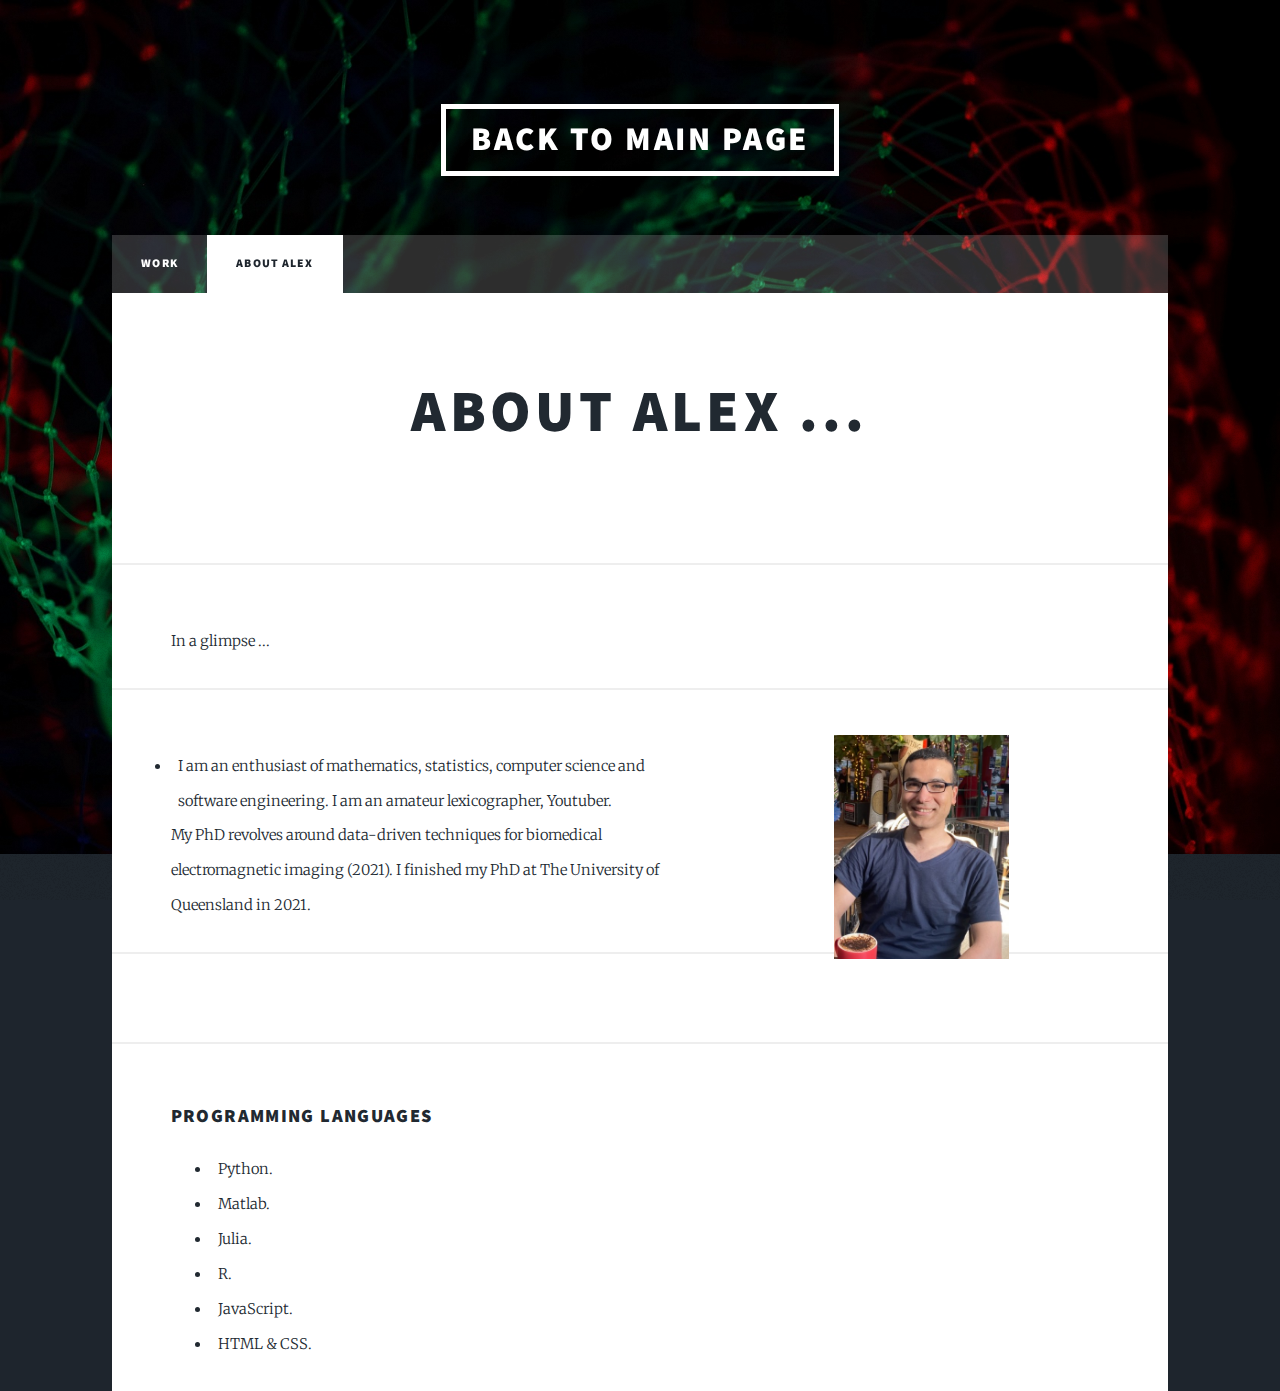
==== commit 253f50f2: "added personal page" ====
--- a/elements.html
+++ b/elements.html
@@ -6,7 +6,7 @@
 -->
 <html>
 	<head>
-		<title>Elements Reference - Massively by HTML5 UP</title>
+		<title>About Alex ... </title>
 		<meta charset="utf-8" />
 		<meta name="viewport" content="width=device-width, initial-scale=1, user-scalable=no" />
 		<link rel="stylesheet" href="assets/css/main.css" />
@@ -19,21 +19,21 @@
 
 				<!-- Header -->
 					<header id="header">
-						<a href="index.html" class="logo">Massively</a>
+						<a href="index.html" class="logo">Back to Main Page</a>
 					</header>
 
 				<!-- Nav -->
 					<nav id="nav">
 						<ul class="links">
-							<li><a href="index.html">This is Massively</a></li>
-							<li><a href="generic.html">Generic Page</a></li>
-							<li class="active"><a href="elements.html">Elements Reference</a></li>
+							<li><a href="index.html">Work</a></li>
+<!--							<li><a href="generic.html">Generic Page</a></li>-->
+							<li class="active"><a href="elements.html">About Alex</a></li>
 						</ul>
 						<ul class="icons">
-							<li><a href="#" class="icon brands fa-twitter"><span class="label">Twitter</span></a></li>
-							<li><a href="#" class="icon brands fa-facebook-f"><span class="label">Facebook</span></a></li>
-							<li><a href="#" class="icon brands fa-instagram"><span class="label">Instagram</span></a></li>
-							<li><a href="#" class="icon brands fa-github"><span class="label">GitHub</span></a></li>
+<!--							<li><a href="#" class="icon brands fa-twitter"><span class="label">Twitter</span></a></li>-->
+<!--							<li><a href="#" class="icon brands fa-facebook-f"><span class="label">Facebook</span></a></li>-->
+<!--							<li><a href="#" class="icon brands fa-instagram"><span class="label">Instagram</span></a></li>-->
+<!--							<li><a href="#" class="icon brands fa-github"><span class="label">GitHub</span></a></li>-->
 						</ul>
 					</nav>
 
@@ -43,447 +43,45 @@
 						<!-- Post -->
 							<section class="post">
 								<header class="major">
-									<h1>Elements<br />
-									Reference</h1>
+									<h1>About Alex ...</h1>
 								</header>
-
-								<!-- Text stuff -->
-									<h2>Text</h2>
-									<p>This is <b>bold</b> and this is <strong>strong</strong>. This is <i>italic</i> and this is <em>emphasized</em>.
-									This is <sup>superscript</sup> text and this is <sub>subscript</sub> text.
-									This is <u>underlined</u> and this is code: <code>for (;;) { ... }</code>.
-									Finally, this is a <a href="#">link</a>.</p>
-									<hr />
-									<h2>Heading Level 2</h2>
-									<h3>Heading Level 3</h3>
-									<h4>Heading Level 4</h4>
-									<h5>Heading Level 5</h5>
-									<h6>Heading Level 6</h6>
-									<hr />
-									<header>
-										<h2>Heading with a Subtitle</h2>
-										<p>Lorem ipsum dolor sit amet nullam id egestas urna aliquam</p>
-									</header>
-									<p>Nunc lacinia ante nunc ac lobortis. Interdum adipiscing gravida odio porttitor sem non mi integer non faucibus ornare mi ut ante amet placerat aliquet. Volutpat eu sed ante lacinia sapien lorem accumsan varius montes viverra nibh in adipiscing blandit tempus accumsan.</p>
-									<header>
-										<h3>Heading with a Subtitle</h3>
-										<p>Lorem ipsum dolor sit amet nullam id egestas urna aliquam</p>
-									</header>
-									<p>Nunc lacinia ante nunc ac lobortis. Interdum adipiscing gravida odio porttitor sem non mi integer non faucibus ornare mi ut ante amet placerat aliquet. Volutpat eu sed ante lacinia sapien lorem accumsan varius montes viverra nibh in adipiscing blandit tempus accumsan.</p>
-									<header>
-										<h4>Heading with a Subtitle</h4>
-										<p>Lorem ipsum dolor sit amet nullam id egestas urna aliquam</p>
-									</header>
-									<p>Nunc lacinia ante nunc ac lobortis. Interdum adipiscing gravida odio porttitor sem non mi integer non faucibus ornare mi ut ante amet placerat aliquet. Volutpat eu sed ante lacinia sapien lorem accumsan varius montes viverra nibh in adipiscing blandit tempus accumsan.</p>
-
-									<hr />
-
-								<!-- Lists -->
-									<h2>Lists</h2>
-									<div class="row">
-										<div class="col-6 col-12-small">
-
-											<h3>Unordered</h3>
-											<ul>
-												<li>Dolor pulvinar etiam.</li>
-												<li>Sagittis lorem eleifend.</li>
-												<li>Felis feugiat dolore viverra.</li>
-												<li>Dolor pulvinar etiam.</li>
-											</ul>
-
-											<h3>Alternate</h3>
-											<ul class="alt">
-												<li>Dolor pulvinar etiam etiam.</li>
-												<li>Sagittis adipiscing eleifend.</li>
-												<li>Felis enim dolore viverra.</li>
-												<li>Dolor pulvinar etiam etiam.</li>
-											</ul>
-
-										</div>
-										<div class="col-6 col-12-small">
-
-											<h3>Ordered</h3>
-											<ol>
-												<li>Dolor pulvinar etiam.</li>
-												<li>Etiam vel felis at viverra.</li>
-												<li>Felis enim feugiat magna.</li>
-												<li>Etiam vel felis nullam.</li>
-												<li>Felis enim et tempus.</li>
-											</ol>
-
-											<h3>Icons</h3>
-											<ul class="icons">
-												<li><a href="#" class="icon brands fa-twitter"><span class="label">Twitter</span></a></li>
-												<li><a href="#" class="icon brands fa-facebook-f"><span class="label">Facebook</span></a></li>
-												<li><a href="#" class="icon brands fa-instagram"><span class="label">Instagram</span></a></li>
-												<li><a href="#" class="icon brands fa-github"><span class="label">Github</span></a></li>
-												<li><a href="#" class="icon brands fa-dribbble"><span class="label">Dribbble</span></a></li>
-											</ul>
-											<ul class="icons alt">
-												<li><a href="#" class="icon brands alt fa-twitter"><span class="label">Twitter</span></a></li>
-												<li><a href="#" class="icon brands alt fa-facebook-f"><span class="label">Facebook</span></a></li>
-												<li><a href="#" class="icon brands alt fa-instagram"><span class="label">Instagram</span></a></li>
-												<li><a href="#" class="icon brands alt fa-github"><span class="label">Github</span></a></li>
-												<li><a href="#" class="icon brands alt fa-dribbble"><span class="label">Dribbble</span></a></li>
-											</ul>
-
-										</div>
-									</div>
-									<h3>Definition</h3>
-									<dl>
-										<dt>Item 1</dt>
-										<dd>
-											<p>Lorem ipsum dolor vestibulum ante ipsum primis in faucibus vestibulum. Blandit adipiscing eu felis iaculis volutpat ac adipiscing accumsan eu faucibus. Integer ac pellentesque praesent.</p>
-										</dd>
-										<dt>Item 2</dt>
-										<dd>
-											<p>Lorem ipsum dolor vestibulum ante ipsum primis in faucibus vestibulum. Blandit adipiscing eu felis iaculis volutpat ac adipiscing accumsan eu faucibus. Integer ac pellentesque praesent.</p>
-										</dd>
-										<dt>Item 3</dt>
-										<dd>
-											<p>Lorem ipsum dolor vestibulum ante ipsum primis in faucibus vestibulum. Blandit adipiscing eu felis iaculis volutpat ac adipiscing accumsan eu faucibus. Integer ac pellentesque praesent.</p>
-										</dd>
-									</dl>
-
-									<h3>Actions</h3>
-									<ul class="actions">
-										<li><a href="#" class="button primary">Primary</a></li>
-										<li><a href="#" class="button">Default</a></li>
-									</ul>
-									<ul class="actions small">
-										<li><a href="#" class="button primary small">Small</a></li>
-										<li><a href="#" class="button small">Small</a></li>
-									</ul>
-									<div class="row">
-										<div class="col-6 col-12-small">
-											<ul class="actions stacked">
-												<li><a href="#" class="button primary">Default</a></li>
-												<li><a href="#" class="button">Default</a></li>
-											</ul>
-										</div>
-										<div class="col-6 col-12-small">
-											<ul class="actions stacked">
-												<li><a href="#" class="button primary small">Small</a></li>
-												<li><a href="#" class="button small">Small</a></li>
-											</ul>
-										</div>
-									</div>
-									<div class="row">
-										<div class="col-6 col-12-small">
-											<ul class="actions stacked">
-												<li><a href="#" class="button primary fit">Default</a></li>
-												<li><a href="#" class="button fit">Default</a></li>
-											</ul>
-										</div>
-										<div class="col-6 col-12-small">
-											<ul class="actions stacked">
-												<li><a href="#" class="button primary small fit">Small</a></li>
-												<li><a href="#" class="button small fit">Small</a></li>
-											</ul>
-										</div>
-									</div>
-
-									<hr />
-
-								<!-- Blockquote -->
-									<h2>Blockquote</h2>
-									<blockquote>Fringilla nisl. Donec accumsan interdum nisi, quis tincidunt felis sagittis eget tempus euismod. Vestibulum ante ipsum primis in faucibus vestibulum. Blandit adipiscing eu felis iaculis volutpat ac adipiscing accumsan faucibus. Vestibulum ante ipsum primis in faucibus vestibulum. Blandit adipiscing eu felis.</blockquote>
-
-									<hr />
-
-								<!-- Table -->
-									<h2>Table</h2>
-
-									<h3>Default</h3>
-									<div class="table-wrapper">
-										<table>
-											<thead>
-												<tr>
-													<th>Name</th>
-													<th>Description</th>
-													<th>Price</th>
-												</tr>
-											</thead>
-											<tbody>
-												<tr>
-													<td>Item 1</td>
-													<td>Ante turpis integer aliquet porttitor.</td>
-													<td>29.99</td>
-												</tr>
-												<tr>
-													<td>Item 2</td>
-													<td>Vis ac commodo adipiscing arcu aliquet.</td>
-													<td>19.99</td>
-												</tr>
-												<tr>
-													<td>Item 3</td>
-													<td> Morbi faucibus arcu accumsan lorem.</td>
-													<td>29.99</td>
-												</tr>
-												<tr>
-													<td>Item 4</td>
-													<td>Vitae integer tempus condimentum.</td>
-													<td>19.99</td>
-												</tr>
-												<tr>
-													<td>Item 5</td>
-													<td>Ante turpis integer aliquet porttitor.</td>
-													<td>29.99</td>
-												</tr>
-											</tbody>
-											<tfoot>
-												<tr>
-													<td colspan="2"></td>
-													<td>100.00</td>
-												</tr>
-											</tfoot>
-										</table>
-									</div>
-
-									<h3>Alternate</h3>
-									<div class="table-wrapper">
-										<table class="alt">
-											<thead>
-												<tr>
-													<th>Name</th>
-													<th>Description</th>
-													<th>Price</th>
-												</tr>
-											</thead>
-											<tbody>
-												<tr>
-													<td>Item 1</td>
-													<td>Ante turpis integer aliquet porttitor.</td>
-													<td>29.99</td>
-												</tr>
-												<tr>
-													<td>Item 2</td>
-													<td>Vis ac commodo adipiscing arcu aliquet.</td>
-													<td>19.99</td>
-												</tr>
-												<tr>
-													<td>Item 3</td>
-													<td> Morbi faucibus arcu accumsan lorem.</td>
-													<td>29.99</td>
-												</tr>
-												<tr>
-													<td>Item 4</td>
-													<td>Vitae integer tempus condimentum.</td>
-													<td>19.99</td>
-												</tr>
-												<tr>
-													<td>Item 5</td>
-													<td>Ante turpis integer aliquet porttitor.</td>
-													<td>29.99</td>
-												</tr>
-											</tbody>
-											<tfoot>
-												<tr>
-													<td colspan="2"></td>
-													<td>100.00</td>
-												</tr>
-											</tfoot>
-										</table>
-									</div>
-
-									<hr />
-
-								<!-- Buttons -->
-									<h2>Buttons</h2>
-									<ul class="actions">
-										<li><a href="#" class="button primary">Primary</a></li>
-										<li><a href="#" class="button">Default</a></li>
-									</ul>
-									<ul class="actions">
-										<li><a href="#" class="button primary large">Large</a></li>
-										<li><a href="#" class="button">Default</a></li>
-										<li><a href="#" class="button small">Small</a></li>
-									</ul>
-									<ul class="actions fit">
-										<li><a href="#" class="button primary fit">Fit</a></li>
-										<li><a href="#" class="button fit">Fit</a></li>
-									</ul>
-									<ul class="actions fit small">
-										<li><a href="#" class="button primary fit small">Fit + Small</a></li>
-										<li><a href="#" class="button fit small">Fit + Small</a></li>
-									</ul>
-									<ul class="actions">
-										<li><a href="#" class="button primary icon solid fa-search">Icon</a></li>
-										<li><a href="#" class="button icon solid fa-download">Icon</a></li>
-									</ul>
-									<ul class="actions">
-										<li><span class="button primary disabled">Primary</span></li>
-										<li><span class="button disabled">Default</span></li>
-									</ul>
-
-									<hr />
-
-								<!-- Form -->
-									<h2>Form</h2>
-
-									<form method="post" action="#">
-										<div class="row gtr-uniform">
-											<div class="col-6 col-12-xsmall">
-												<input type="text" name="demo-name" id="demo-name" value="" placeholder="Name" />
-											</div>
-											<div class="col-6 col-12-xsmall">
-												<input type="email" name="demo-email" id="demo-email" value="" placeholder="Email" />
-											</div>
-											<!-- Break -->
-											<div class="col-12">
-												<select name="demo-category" id="demo-category">
-													<option value="">- Category -</option>
-													<option value="1">Manufacturing</option>
-													<option value="1">Shipping</option>
-													<option value="1">Administration</option>
-													<option value="1">Human Resources</option>
-												</select>
-											</div>
-											<!-- Break -->
-											<div class="col-4 col-12-small">
-												<input type="radio" id="demo-priority-low" name="demo-priority" checked>
-												<label for="demo-priority-low">Low</label>
-											</div>
-											<div class="col-4 col-12-small">
-												<input type="radio" id="demo-priority-normal" name="demo-priority">
-												<label for="demo-priority-normal">Normal</label>
-											</div>
-											<div class="col-4 col-12-small">
-												<input type="radio" id="demo-priority-high" name="demo-priority">
-												<label for="demo-priority-high">High</label>
-											</div>
-											<!-- Break -->
-											<div class="col-6 col-12-small">
-												<input type="checkbox" id="demo-copy" name="demo-copy">
-												<label for="demo-copy">Email me a copy</label>
-											</div>
-											<div class="col-6 col-12-small">
-												<input type="checkbox" id="demo-human" name="demo-human" checked>
-												<label for="demo-human">I am a human</label>
-											</div>
-											<!-- Break -->
-											<div class="col-12">
-												<textarea name="demo-message" id="demo-message" placeholder="Enter your message" rows="6"></textarea>
-											</div>
-											<!-- Break -->
-											<div class="col-12">
-												<ul class="actions">
-													<li><input type="submit" value="Send Message" class="primary" /></li>
-													<li><input type="reset" value="Reset" /></li>
-												</ul>
-											</div>
-										</div>
-									</form>
-
-									<hr />
-
-								<!-- Image -->
-									<h2>Image</h2>
-
-									<h3>Fit</h3>
-									<span class="image fit"><img src="images/pic01.jpg" alt="" /></span>
-									<div class="box alt">
-										<div class="row gtr-50 gtr-uniform">
-											<div class="col-4"><span class="image fit"><img src="images/pic02.jpg" alt="" /></span></div>
-											<div class="col-4"><span class="image fit"><img src="images/pic03.jpg" alt="" /></span></div>
-											<div class="col-4"><span class="image fit"><img src="images/pic04.jpg" alt="" /></span></div>
-											<!-- Break -->
-											<div class="col-4"><span class="image fit"><img src="images/pic04.jpg" alt="" /></span></div>
-											<div class="col-4"><span class="image fit"><img src="images/pic02.jpg" alt="" /></span></div>
-											<div class="col-4"><span class="image fit"><img src="images/pic03.jpg" alt="" /></span></div>
-											<!-- Break -->
-											<div class="col-4"><span class="image fit"><img src="images/pic03.jpg" alt="" /></span></div>
-											<div class="col-4"><span class="image fit"><img src="images/pic04.jpg" alt="" /></span></div>
-											<div class="col-4"><span class="image fit"><img src="images/pic02.jpg" alt="" /></span></div>
-										</div>
-									</div>
-
-									<h3>Left &amp; Right</h3>
-									<p><span class="image left"><img src="images/pic08.jpg" alt="" /></span>Lorem ipsum dolor sit accumsan interdum nisi, quis tincidunt felis sagittis eget. tempus euismod. Vestibulum ante ipsum primis in faucibus vestibulum. Blandit adipiscing eu felis iaculis volutpat ac adipiscing accumsan eu faucibus. Integer ac pellentesque praesent tincidunt felis sagittis eget. tempus euismod. Vestibulum ante ipsum primis sagittis eget. tempus euismod. Vestibulum ante ipsum primis in faucibus vestibulum. Blandit adipiscing eu felis iaculis volutpat ac adipiscing accumsan eu faucibus. Integer ac pellentesque praesent tincidunt felis sagittis eget. tempus euismod. Vestibulum ante ipsum primis in faucibus vestibulum. Blandit adipiscing eu felis iaculis volutpat ac adipiscing accumsan eu faucibus. Integer ac pellentesque praesent. Vestibulum ante ipsum primis in faucibus magna blandit adipiscing eu felis iaculis.</p>
-									<p><span class="image right"><img src="images/pic09.jpg" alt="" /></span>Lorem ipsum dolor sit accumsan interdum nisi, quis tincidunt felis sagittis eget. tempus euismod. Vestibulum ante ipsum primis in faucibus vestibulum. Blandit adipiscing eu felis iaculis volutpat ac adipiscing accumsan eu faucibus. Integer ac pellentesque praesent tincidunt felis sagittis eget. tempus euismod. Vestibulum ante ipsum primis sagittis eget. tempus euismod. Vestibulum ante ipsum primis in faucibus vestibulum. Blandit adipiscing eu felis iaculis volutpat ac adipiscing accumsan eu faucibus. Integer ac pellentesque praesent tincidunt felis sagittis eget. tempus euismod. Vestibulum ante ipsum primis in faucibus vestibulum. Blandit adipiscing eu felis iaculis volutpat ac adipiscing accumsan eu faucibus. Integer ac pellentesque praesent. Vestibulum ante ipsum primis in faucibus magna blandit adipiscing eu felis iaculis.</p>
-
-									<hr />
-
-								<!-- Box -->
-									<h2>Box</h2>
-									<div class="box">
-										<p>Felis sagittis eget tempus primis in faucibus vestibulum. Blandit adipiscing eu felis iaculis volutpat ac adipiscing accumsan eu faucibus. Integer ac pellentesque praesent tincidunt felis sagittis eget. tempus euismod. Magna sed etiam ante ipsum primis in faucibus vestibulum. Blandit adipiscing eu ipsum primis in faucibus vestibulum. Blandit adipiscing eu felis iaculis volutpat ac adipiscing accumsan eu faucibus lorem ipsum dolor sit amet nullam. Integer ac pellentesque praesent tincidunt felis sagittis eget. tempus euismod. Vestibulum ante ipsum primis sagittis eget. tempus euismod. Vestibulum ante ipsum primis in faucibus vestibulum. Blandit adipiscing eu felis iaculis volutpat ac adipiscing accumsan eu faucibus. Integer ac pellentesque praesent tincidunt felis sagittis eget. tempus euismod. Vestibulum ante ipsum primis in faucibus vestibulum. Blandit adipiscing eu felis iaculis volutpat ac adipiscing accumsan eu faucibus. Integer ac pellentesque praesent. Vestibulum ante ipsum primis in faucibus magna blandit adipiscing eu felis iaculis volutpat lorem ipsum dolor.</p>
-									</div>
-
-									<hr />
-
-								<!-- Preformatted Code -->
-									<h2>Preformatted</h2>
-									<pre><code>i = 0;
-
-while (!deck.isInOrder()) {
-    print 'Iteration ' + i;
-    deck.shuffle();
-    i++;
-}
-
-print 'It took ' + i + ' iterations to sort the deck.';
-</code></pre>
-
 							</section>
 
+						<p>
+							<span class="image right"><img src="images/alex1.jpg" alt="" style="padding: 100px"/></span>
+
+							In a glimpse ...
+
+							<ul>
+
+						<li>						I am an enthusiast of mathematics, statistics, computer science and software engineering.
+							I am an amateur lexicographer, Youtuber.
+						</li>
+
+						My PhD revolves around data-driven techniques for biomedical electromagnetic imaging (2021).
+
+						I finished my PhD at The University of Queensland in 2021.
+
+					</ul>
+
+						</p>
+
+
+
+						<ul>
+							<h3>Programming Languages</h3>
+							<div style="margin-left: 40px;">
+							<li>Python.</li>
+							<li>Matlab.</li>
+							<li>Julia.</li>
+							<li>R.</li>
+							<li>JavaScript.</li>
+							<li>HTML &amp CSS.</li>
+							</div>
+						</ul>
+
+
 					</div>
-
-				<!-- Footer -->
-					<footer id="footer">
-						<section>
-							<form method="post" action="#">
-								<div class="fields">
-									<div class="field">
-										<label for="name">Name</label>
-										<input type="text" name="name" id="name" />
-									</div>
-									<div class="field">
-										<label for="email">Email</label>
-										<input type="text" name="email" id="email" />
-									</div>
-									<div class="field">
-										<label for="message">Message</label>
-										<textarea name="message" id="message" rows="3"></textarea>
-									</div>
-								</div>
-								<ul class="actions">
-									<li><input type="submit" value="Send Message" /></li>
-								</ul>
-							</form>
-						</section>
-						<section class="split contact">
-							<section class="alt">
-								<h3>Address</h3>
-								<p>1234 Somewhere Road #87257<br />
-								Nashville, TN 00000-0000</p>
-							</section>
-							<section>
-								<h3>Phone</h3>
-								<p><a href="#">(000) 000-0000</a></p>
-							</section>
-							<section>
-								<h3>Email</h3>
-								<p><a href="#">info@untitled.tld</a></p>
-							</section>
-							<section>
-								<h3>Social</h3>
-								<ul class="icons alt">
-									<li><a href="#" class="icon brands alt fa-twitter"><span class="label">Twitter</span></a></li>
-									<li><a href="#" class="icon brands alt fa-facebook-f"><span class="label">Facebook</span></a></li>
-									<li><a href="#" class="icon brands alt fa-instagram"><span class="label">Instagram</span></a></li>
-									<li><a href="#" class="icon brands alt fa-github"><span class="label">GitHub</span></a></li>
-								</ul>
-							</section>
-						</section>
-					</footer>
-
-				<!-- Copyright -->
-					<div id="copyright">
-						<ul><li>&copy; Untitled</li><li>Design: <a href="https://html5up.net">HTML5 UP</a></li></ul>
-					</div>
-
-			</div>
 
 		<!-- Scripts -->
 			<script src="assets/js/jquery.min.js"></script>
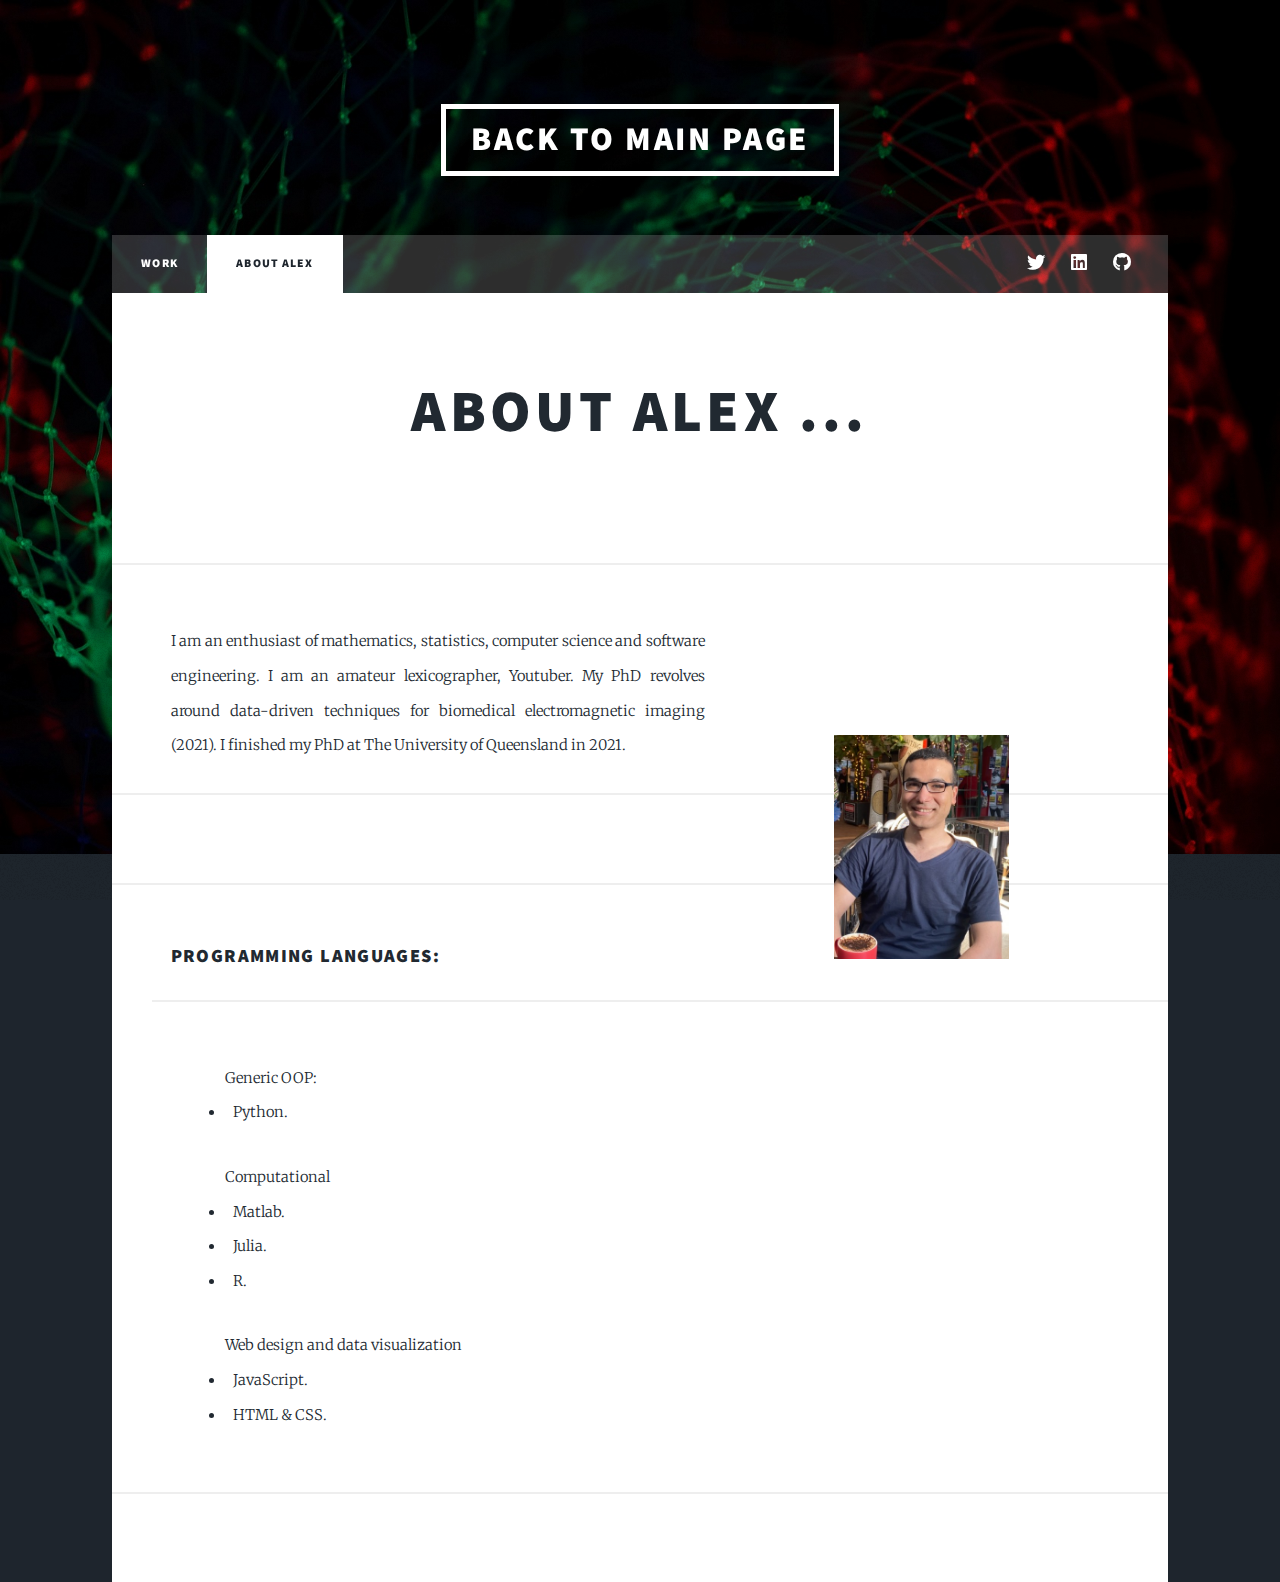
==== commit d3f6af35: "Finished adding links" ====
--- a/elements.html
+++ b/elements.html
@@ -34,6 +34,12 @@
 <!--							<li><a href="#" class="icon brands fa-facebook-f"><span class="label">Facebook</span></a></li>-->
 <!--							<li><a href="#" class="icon brands fa-instagram"><span class="label">Instagram</span></a></li>-->
 <!--							<li><a href="#" class="icon brands fa-github"><span class="label">GitHub</span></a></li>-->
+							<li><a href="https://twitter.com/availableuserid" class="icon brands fa-twitter"><span class="label">Twitter</span></a></li>
+							<!--							<li><a href="https://www.facebook.com/availableuserid" class="icon brands fa-facebook-f"><span class="label">Facebook</span></a></li>-->
+							<!--							<li><a href="#" class="icon brands fa-instagram"><span class="label">Instagram</span></a></li>-->
+							<li><a href="https://linkedin.com/in/availableuserid" class="icon brands fa-linkedin"><span class="label">Instagram</span></a></li>
+							<li><a href="https://github.com/thisismygitrepo" class="icon brands fa-github"><span class="label">GitHub</span></a></li>
+
 						</ul>
 					</nav>
 
@@ -50,36 +56,36 @@
 						<p>
 							<span class="image right"><img src="images/alex1.jpg" alt="" style="padding: 100px"/></span>
 
-							In a glimpse ...
-
-							<ul>
-
-						<li>						I am an enthusiast of mathematics, statistics, computer science and software engineering.
+						I am an enthusiast of mathematics, statistics, computer science and software engineering.
 							I am an amateur lexicographer, Youtuber.
-						</li>
 
 						My PhD revolves around data-driven techniques for biomedical electromagnetic imaging (2021).
-
 						I finished my PhD at The University of Queensland in 2021.
 
-					</ul>
 
 						</p>
 
+						<p>
+							<h3>Programming Languages:</h3>
+							<div style="margin-left: 40px;">
 
+								<ul>Generic OOP:
+									<li>Python.</li>
+								</ul>
 
-						<ul>
-							<h3>Programming Languages</h3>
-							<div style="margin-left: 40px;">
-							<li>Python.</li>
-							<li>Matlab.</li>
-							<li>Julia.</li>
-							<li>R.</li>
-							<li>JavaScript.</li>
-							<li>HTML &amp CSS.</li>
+								<ul>Computational
+									<li>Matlab.</li>
+									<li>Julia.</li>
+									<li>R.</li>
+								</ul>
+
+								<ul>Web design and data visualization
+									<li>JavaScript.</li>
+									<li>HTML &amp CSS.</li>
+								</ul>
+
 							</div>
-						</ul>
-
+						</p>
 
 					</div>
 
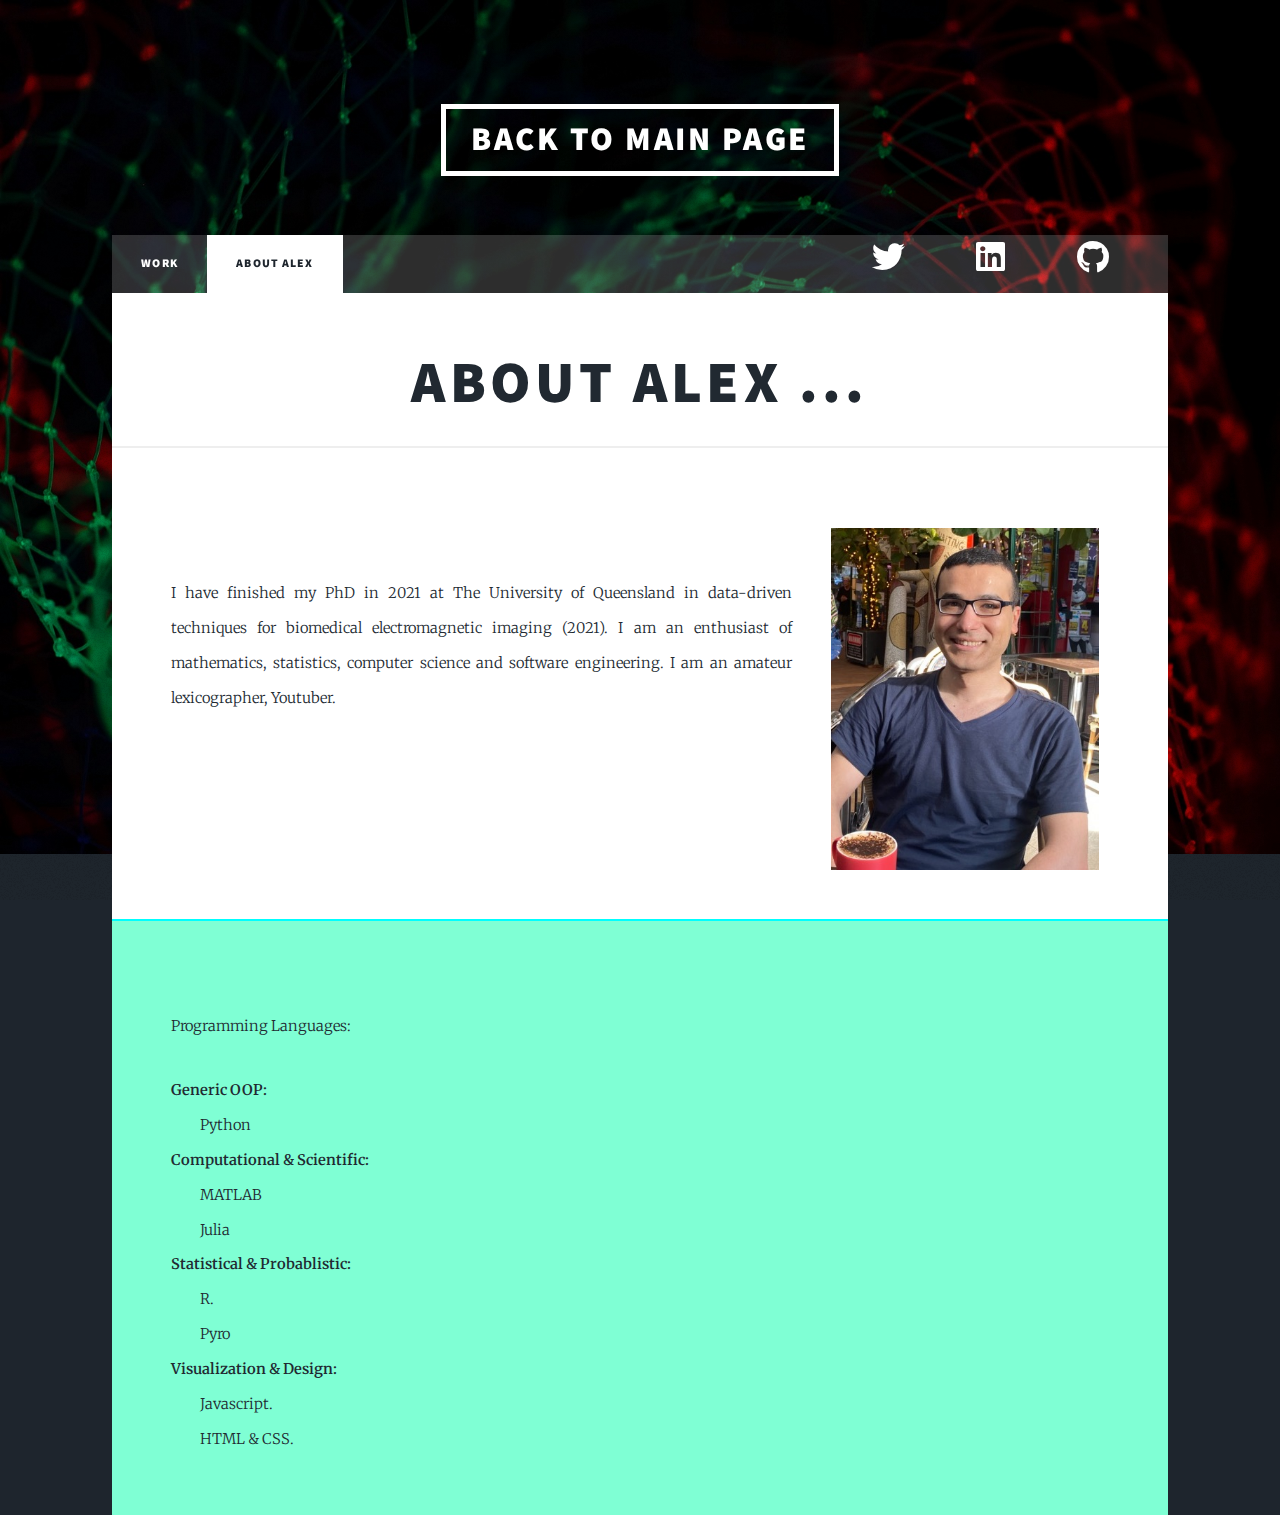
==== commit e4094e39: "minor changes" ====
--- a/elements.html
+++ b/elements.html
@@ -12,6 +12,7 @@
 		<link rel="stylesheet" href="assets/css/main.css" />
 		<noscript><link rel="stylesheet" href="assets/css/noscript.css" /></noscript>
 	</head>
+
 	<body class="is-preload">
 
 		<!-- Wrapper -->
@@ -19,7 +20,8 @@
 
 				<!-- Header -->
 					<header id="header">
-						<a href="index.html" class="logo">Back to Main Page</a>
+						<a href="index.html" class="logo">Back To Main Page</a>
+						<!-- Resume -->
 					</header>
 
 				<!-- Nav -->
@@ -44,50 +46,49 @@
 					</nav>
 
 				<!-- Main -->
-					<div id="main">
-
+				<main id="main">
 						<!-- Post -->
-							<section class="post">
-								<header class="major">
-									<h1>About Alex ...</h1>
-								</header>
-							</section>
+						<!-- <section class="post"> -->
+							<header class="major">
+								<h1>About Alex ...</h1>
+							</header>
+						<!-- </section> -->
+						
 
 						<p>
-							<span class="image right"><img src="images/alex1.jpg" alt="" style="padding: 100px"/></span>
-
+						<span class="image right"><img src="images/alex1.jpg" alt="" style="padding: 10px; width: 3in;"/></span>
+						<br>
+						<br>
+						I have finished my PhD in 2021 at The University of Queensland in data-driven techniques for biomedical electromagnetic imaging (2021).
 						I am an enthusiast of mathematics, statistics, computer science and software engineering.
-							I am an amateur lexicographer, Youtuber.
-
-						My PhD revolves around data-driven techniques for biomedical electromagnetic imaging (2021).
-						I finished my PhD at The University of Queensland in 2021.
-
-
+						I am an amateur lexicographer, Youtuber.
+						<br><br><br><br><br><br>
 						</p>
 
-						<p>
-							<h3>Programming Languages:</h3>
-							<div style="margin-left: 40px;">
+					<section style="border-color: aqua; background-color: aquamarine; ">
+						</p>Programming Languages:<p>
+							<dl>
+								<dt style="margin-bottom: 0%">Generic OOP:</dt>
+								<dd>Python</dd>
+								
+								<dt style="margin-bottom: 0%">Computational & Scientific:</dt>
+								<dd>MATLAB</dd>
+								<dd>Julia</dd>
+								
+								<dt style="margin-bottom: 0%">Statistical & Probablistic:</dt>
+								<dd>R.</dd>
+								<dd>Pyro</dd>
 
-								<ul>Generic OOP:
-									<li>Python.</li>
-								</ul>
+								<dt style="margin-bottom: 0%">Visualization & Design:</dt>
+								<dd>Javascript.</dd>
+								<dd>HTML & CSS.</dd>
+							</dl>
+						</p>
+					</section>
 
-								<ul>Computational
-									<li>Matlab.</li>
-									<li>Julia.</li>
-									<li>R.</li>
-								</ul>
+					</main>
 
-								<ul>Web design and data visualization
-									<li>JavaScript.</li>
-									<li>HTML &amp CSS.</li>
-								</ul>
-
-							</div>
-						</p>
-
-					</div>
+			</div>
 
 		<!-- Scripts -->
 			<script src="assets/js/jquery.min.js"></script>
@@ -98,5 +99,8 @@
 			<script src="assets/js/util.js"></script>
 			<script src="assets/js/main.js"></script>
 
+
+
 	</body>
+
 </html>--- a/assets/css/main.css
+++ b/assets/css/main.css
@@ -6,6 +6,7 @@
 	html5up.net | @ajlkn
 	Free for personal and commercial use under the CCA 3.0 license (html5up.net/license)
 */
+
 
 html, body, div, span, applet, object,
 iframe, h1, h2, h3, h4, h5, h6, p, blockquote,
@@ -24,6 +25,8 @@
 	font-size: 100%;
 	font: inherit;
 	vertical-align: baseline;}
+
+	
 
 article, aside, details, figcaption, figure,
 footer, header, hgroup, menu, nav, section {
@@ -2817,13 +2820,13 @@
 			}
 
 			ul.icons li .icon:before {
-				width: 2.25rem;
+				width: 6.25rem;
 				height: 2.25rem;
 				line-height: 2.25rem;
 				display: inline-block;
 				text-align: center;
 				border-radius: 100%;
-				font-size: 1.25rem;
+				font-size: 2.25rem;
 			}
 
 		ul.icons.alt li .icon:before {
